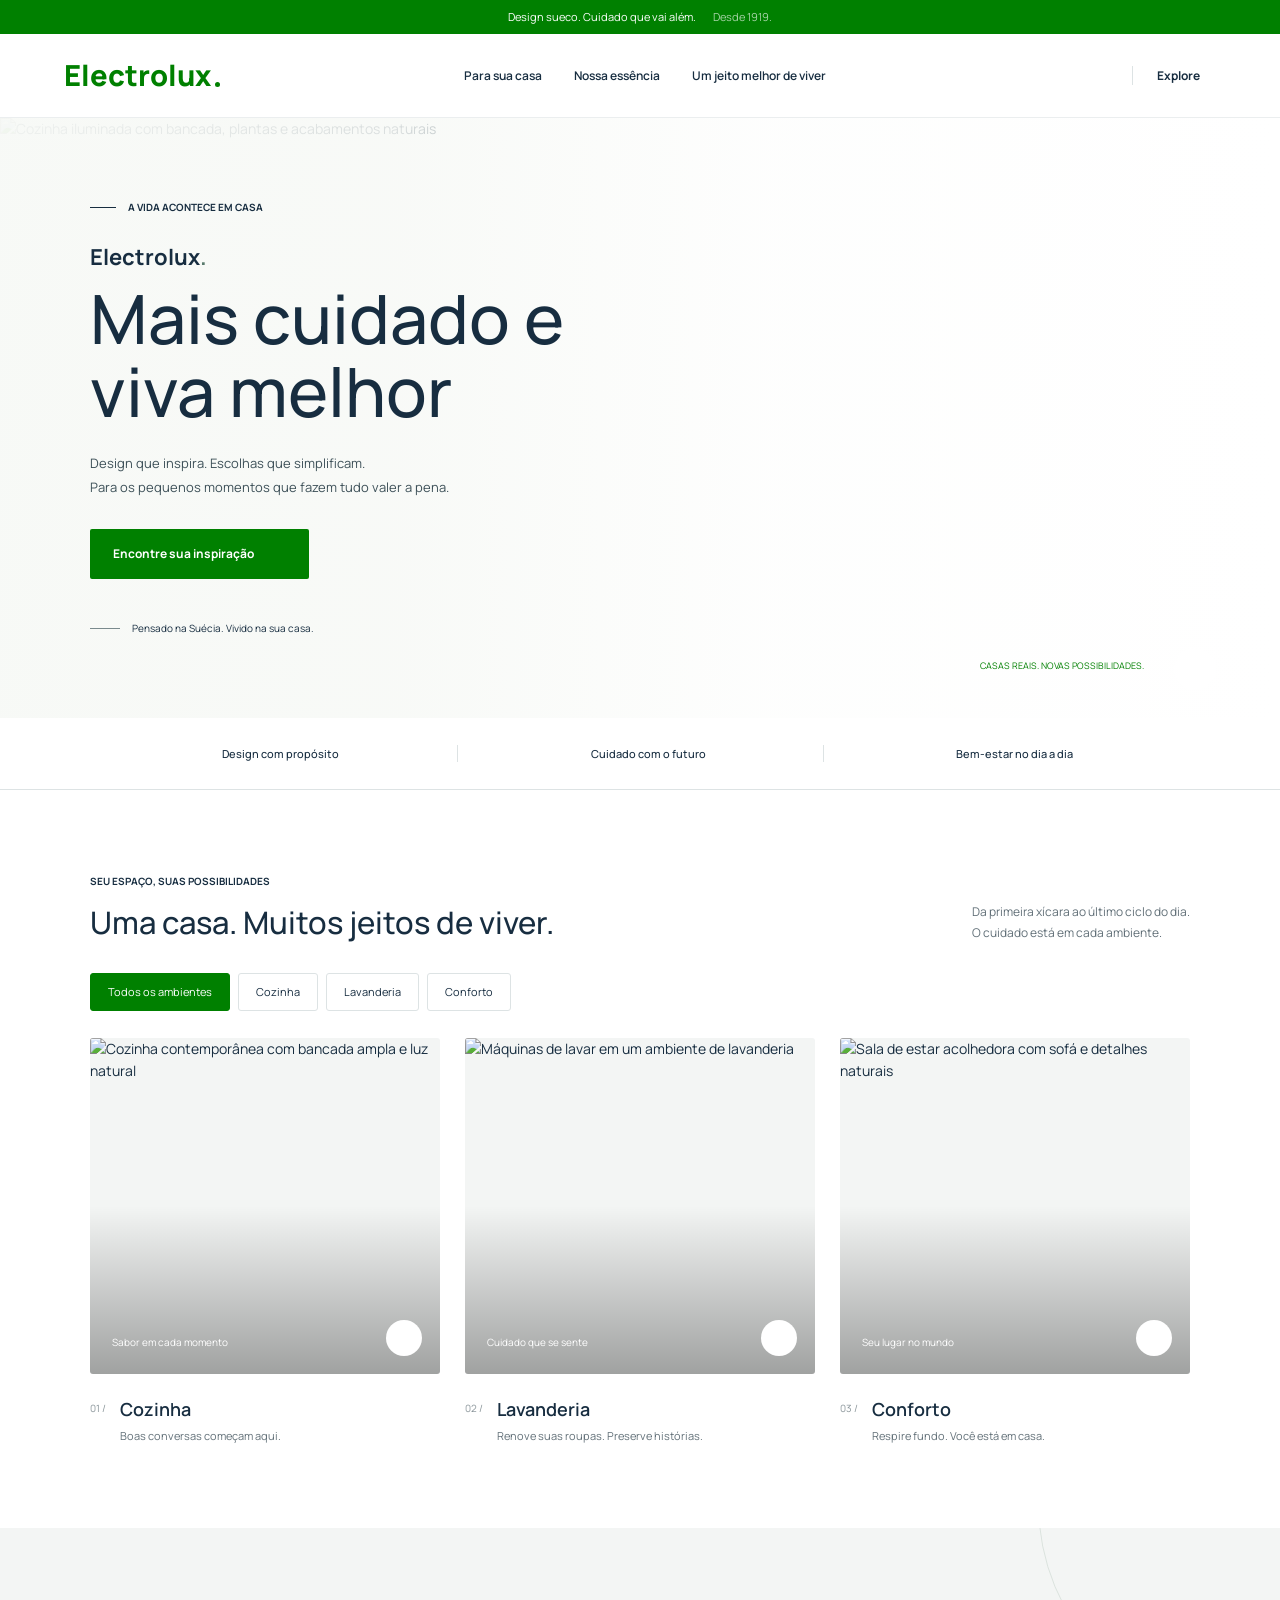
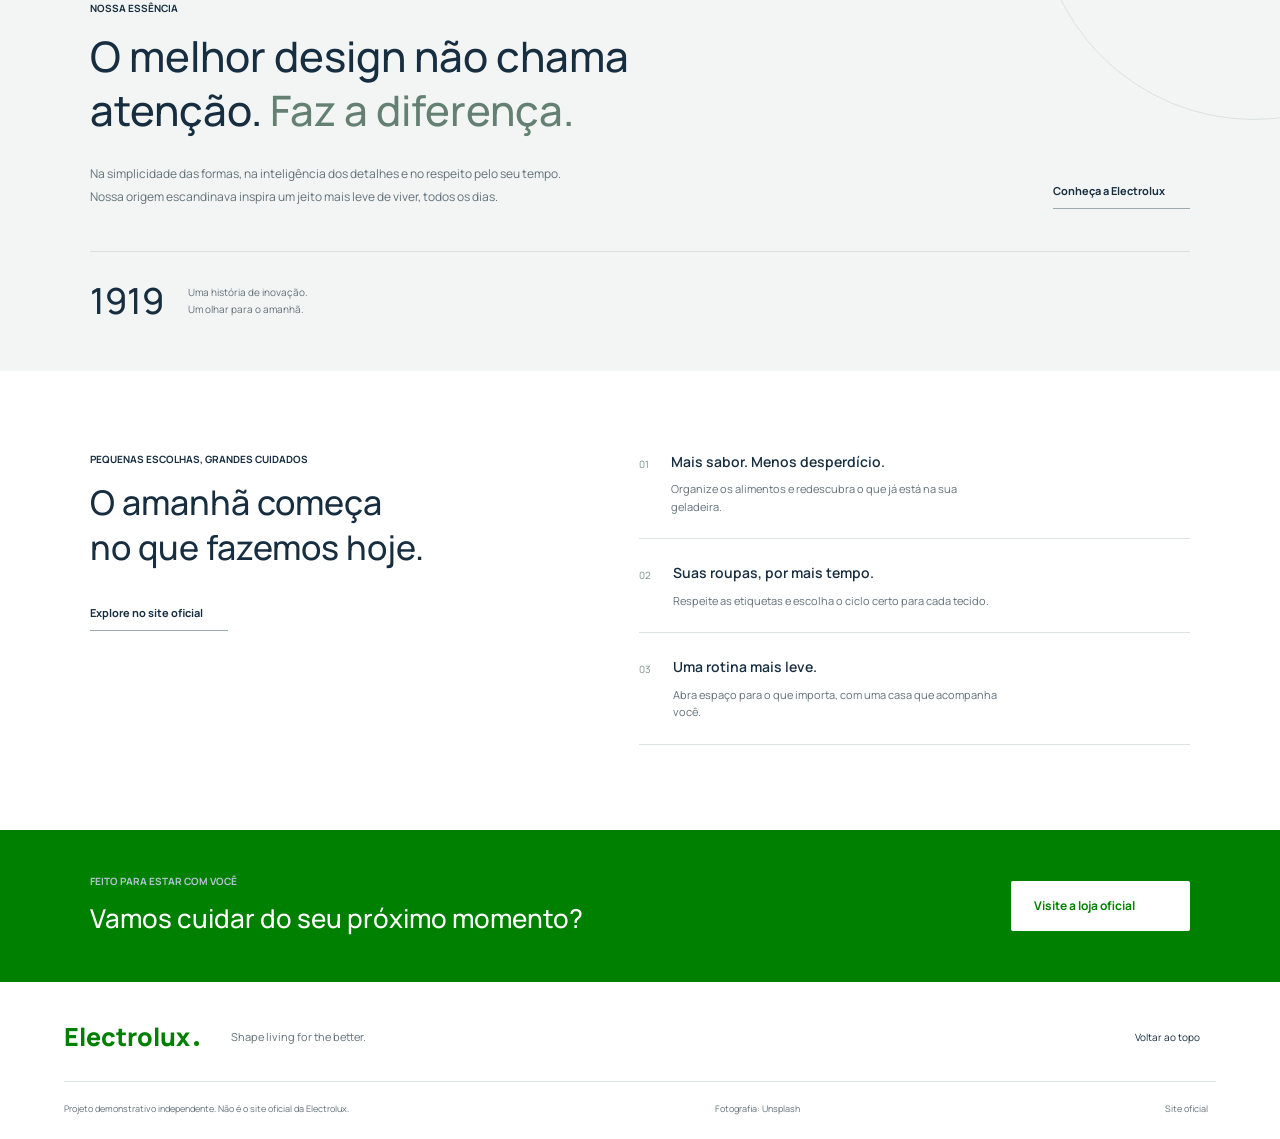
==== filetext.html @ 9fa134ca "teste v1" ====
<!DOCTYPE html>
<html lang="pt-BR">

<head>
    <meta charset="UTF-8">
    <meta name="viewport" content="width=device-width, initial-scale=1.0">
    <meta name="theme-color" content="#041e42">
    <meta name="description"
        content="Design escandinavo e cuidado em cada detalhe. Descubra inspirações Electrolux para sua cozinha, lavanderia e casa.">
    <title>Electrolux | Cuidado que faz a diferença</title>
    <link rel="preconnect" href="https://fonts.googleapis.com">
    <link rel="preconnect" href="https://fonts.gstatic.com" crossorigin>
    <link href="https://fonts.googleapis.com/css2?family=Manrope:wght@400;500;600;700;800&display=swap"
        rel="stylesheet">
    <link rel="stylesheet" href="css.css">
    <script src="https://unpkg.com/lucide@0.468.0/dist/umd/lucide.min.js" defer></script>
    <script src="script.js" defer></script>
</head>

<body> <a class="skip-link" href="#conteudo">Ir para o conteúdo</a>
    <div class="announcement">Design sueco. Cuidado que vai além. <span>Desde 1919.</span></div>
    <header class="header"> <a class="wordmark" href="#" aria-label="Electrolux, início">Electrolux<span
                class="brand-dot"></span></a>
        <nav class="navigation" aria-label="Navegação principal" id="navigation"> <a href="#ambientes">Para sua casa</a>
            <a href="#essencia">Nossa essência</a> <a href="#cuidados">Um jeito melhor de viver</a> </nav>
        <div class="header-actions"> <button class="icon-button" id="search-open" aria-label="Buscar ambientes"
                title="Buscar ambientes"><i data-lucide="search"></i></button> <a class="header-cta"
                href="#ambientes">Explore <i data-lucide="arrow-up-right"></i></a> <button
                class="icon-button menu-toggle" id="menu-toggle" aria-label="Abrir menu" aria-controls="navigation"
                aria-expanded="false" title="Abrir menu"><i data-lucide="menu"></i></button> </div>
    </header>
    <main id="conteudo">
        <section class="hero" aria-labelledby="hero-title"> <img class="hero-image"
                src="https://images.unsplash.com/photo-1556911220-bff31c812dba?auto=format&fit=crop&w=2400&q=85"
                alt="Cozinha iluminada com bancada, plantas e acabamentos naturais" fetchpriority="high">
            <div class="hero-shade"></div>
            <div class="hero-content"> <span class="eyebrow"><span class="small-line"></span> A vida acontece em
                    casa</span>
                <h1 id="hero-title">Electrolux<span>.</span></h1>
                <p class="hero-heading">Mais cuidado e viva melhor</p>
                <p class="hero-description">Design que inspira. Escolhas que simplificam.<br>Para os pequenos momentos
                    que fazem tudo valer a pena.</p> <a class="button button-primary" href="#ambientes">Encontre sua
                    inspiração <i data-lucide="arrow-right"></i></a>
                <div class="hero-caption"><span class="caption-line"></span> Pensado na Suécia. Vivido na sua casa.
                </div>
            </div> <a href="#ambientes" class="hero-scroll" aria-label="Ver ambientes" title="Ver ambientes"><i
                    data-lucide="arrow-down"></i></a>
            <div class="image-credit">CASAS REAIS. NOVAS POSSIBILIDADES.</div>
        </section>
        <section class="values-strip" aria-label="Nossos valores">
            <div><i data-lucide="sparkles"></i><span>Design com propósito</span></div>
            <div><i data-lucide="leaf"></i><span>Cuidado com o futuro</span></div>
            <div><i data-lucide="heart-handshake"></i><span>Bem-estar no dia a dia</span></div>
        </section>
        <section class="section environments" id="ambientes">
            <div class="section-heading reveal">
                <div><span class="eyebrow">Seu espaço, suas possibilidades</span>
                    <h2>Uma casa. Muitos jeitos de viver.</h2>
                </div>
                <p>Da primeira xícara ao último ciclo do dia.<br>O cuidado está em cada ambiente.</p>
            </div>
            <div class="filters" role="group" aria-label="Filtrar ambientes"> <button class="filter active"
                    data-filter="all" aria-pressed="true">Todos os ambientes</button> <button class="filter"
                    data-filter="cozinha" aria-pressed="false">Cozinha</button> <button class="filter"
                    data-filter="lavanderia" aria-pressed="false">Lavanderia</button> <button class="filter"
                    data-filter="conforto" aria-pressed="false">Conforto</button> </div>
            <div class="environment-grid">
                <article class="environment-card reveal" data-category="cozinha"> <button class="card-image-button"
                        data-detail="cozinha" aria-label="Conhecer inspirações para a cozinha"><img
                            src="https://images.unsplash.com/photo-1556912172-45b7abe8b7e1?auto=format&fit=crop&w=900&q=85"
                            alt="Cozinha contemporânea com bancada ampla e luz natural" loading="lazy"><span
                            class="image-tag">Sabor em cada momento</span><span class="card-arrow"><i
                                data-lucide="arrow-up-right"></i></span></button>
                    <div class="card-text"><span class="card-number">01 /</span>
                        <div>
                            <h3>Cozinha</h3>
                            <p>Boas conversas começam aqui.</p>
                        </div>
                    </div>
                </article>
                <article class="environment-card reveal" data-category="lavanderia"> <button class="card-image-button"
                        data-detail="lavanderia" aria-label="Conhecer inspirações para a lavanderia"><img
                            src="https://images.unsplash.com/photo-1626806787461-102c1bfaaea1?auto=format&fit=crop&w=900&q=85"
                            alt="Máquinas de lavar em um ambiente de lavanderia" loading="lazy"><span
                            class="image-tag">Cuidado que se sente</span><span class="card-arrow"><i
                                data-lucide="arrow-up-right"></i></span></button>
                    <div class="card-text"><span class="card-number">02 /</span>
                        <div>
                            <h3>Lavanderia</h3>
                            <p>Renove suas roupas. Preserve histórias.</p>
                        </div>
                    </div>
                </article>
                <article class="environment-card reveal" data-category="conforto"> <button class="card-image-button"
                        data-detail="conforto" aria-label="Conhecer inspirações para o conforto da casa"><img
                            src="https://images.unsplash.com/photo-1600210492486-724fe5c67fb0?auto=format&fit=crop&w=900&q=85"
                            alt="Sala de estar acolhedora com sofá e detalhes naturais" loading="lazy"><span
                            class="image-tag">Seu lugar no mundo</span><span class="card-arrow"><i
                                data-lucide="arrow-up-right"></i></span></button>
                    <div class="card-text"><span class="card-number">03 /</span>
                        <div>
                            <h3>Conforto</h3>
                            <p>Respire fundo. Você está em casa.</p>
                        </div>
                    </div>
                </article>
            </div>
        </section>
        <section class="essence" id="essencia">
            <div class="essence-inner section reveal"> <span class="eyebrow">Nossa essência</span>
                <h2>O melhor design não chama<br>atenção. <span>Faz a diferença.</span></h2>
                <div class="essence-bottom">
                    <p>Na simplicidade das formas, na inteligência dos detalhes e no respeito pelo seu tempo. Nossa
                        origem escandinava inspira um jeito mais leve de viver, todos os dias.</p><a
                        href="https://www.electrolux.com.br/" target="_blank" rel="noopener noreferrer"
                        class="text-link">Conheça a Electrolux <i data-lucide="arrow-up-right"></i></a>
                </div>
                <div class="heritage"><span>1919</span>
                    <p>Uma história de inovação.<br>Um olhar para o amanhã.</p><i data-lucide="globe-2"></i>
                </div>
            </div>
        </section>
        <section class="section care" id="cuidados">
            <div class="care-heading reveal"><span class="eyebrow">Pequenas escolhas, grandes cuidados</span>
                <h2>O amanhã começa<br>no que fazemos hoje.</h2><a href="https://www.electrolux.com.br/" target="_blank"
                    rel="noopener noreferrer" class="text-link">Explore no site oficial <i
                        data-lucide="arrow-up-right"></i></a>
            </div>
            <div class="care-list reveal">
                <div><span>01</span>
                    <div>
                        <h3>Mais sabor. Menos desperdício.</h3>
                        <p>Organize os alimentos e redescubra o que já está na sua geladeira.</p>
                    </div><i data-lucide="utensils"></i>
                </div>
                <div><span>02</span>
                    <div>
                        <h3>Suas roupas, por mais tempo.</h3>
                        <p>Respeite as etiquetas e escolha o ciclo certo para cada tecido.</p>
                    </div><i data-lucide="shirt"></i>
                </div>
                <div><span>03</span>
                    <div>
                        <h3>Uma rotina mais leve.</h3>
                        <p>Abra espaço para o que importa, com uma casa que acompanha você.</p>
                    </div><i data-lucide="sun"></i>
                </div>
            </div>
        </section>
        <section class="closing">
            <div><span class="eyebrow">Feito para estar com você</span>
                <h2>Vamos cuidar do seu próximo momento?</h2>
            </div><a class="button button-white" href="https://www.electrolux.com.br/" target="_blank"
                rel="noopener noreferrer">Visite a loja oficial <i data-lucide="arrow-up-right"></i></a>
        </section>
    </main>
    <footer class="footer">
        <div class="footer-top"><a href="#" class="wordmark">Electrolux<span class="brand-dot"></span></a>
            <p>Shape living for the better.</p><a href="#conteudo" class="back-top" title="Voltar ao topo">Voltar ao
                topo <i data-lucide="arrow-up"></i></a>
        </div>
        <div class="footer-bottom"><span>Projeto demonstrativo independente. Não é o site oficial da
                Electrolux.</span><span>Fotografia: Unsplash</span><a href="https://www.electrolux.com.br/"
                target="_blank" rel="noopener noreferrer">Site oficial <i data-lucide="arrow-up-right"></i></a></div>
    </footer>
    <dialog id="search-dialog" class="dialog search-dialog" aria-labelledby="search-title">
        <div class="dialog-heading">
            <h2 id="search-title">O que você procura?</h2><button class="icon-button" data-close
                aria-label="Fechar busca" title="Fechar"><i data-lucide="x"></i></button>
        </div><label for="search-input">Encontre seu ambiente</label>
        <div class="search-field"><i data-lucide="search"></i><input id="search-input" type="search"
                placeholder="Cozinha, lavanderia, conforto..." autocomplete="off"></div>
        <div id="search-results" aria-live="polite"></div>
    </dialog>
    <dialog id="detail-dialog" class="dialog detail-dialog" aria-labelledby="detail-title">
        <div class="dialog-heading"><span class="eyebrow">Inspiração para sua casa</span><button class="icon-button"
                data-close aria-label="Fechar detalhes" title="Fechar"><i data-lucide="x"></i></button></div>
        <h2 id="detail-title"></h2>
        <p id="detail-description"></p>
        <ul id="detail-tips"></ul><a class="button button-primary" href="https://www.electrolux.com.br/" target="_blank"
            rel="noopener noreferrer">Conheça os produtos no site oficial <i data-lucide="arrow-up-right"></i></a>
    </dialog>
</body>

</html>
---- css.css ----
:root {
    --navy: #008000;
    --ink: #172d40;
    --muted: #627078;
    --paper: #fff;
    --soft: #f3f5f4;
    --line: #dde3e4;
    --green: #d7e5d9;
    --font: 'Manrope', sans-serif
}

* {
    box-sizing: border-box
}

html {
    scroll-behavior: smooth;
    scroll-padding-top: 100px
}

body {
    margin: 0;
    color: var(--ink);
    font-family: var(--font);
    font-size: 14px;
    line-height: 1.6;
    letter-spacing: 0;
    background: var(--paper)
}

button,
input,
a {
    -webkit-tap-highlight-color: transparent
}

button,
input {
    font: inherit
}

button,
a {
    touch-action: manipulation
}

a {
    color: inherit;
    text-decoration: none
}

button {
    cursor: pointer
}

button:focus-visible,
a:focus-visible,
input:focus-visible {
    outline: 3px solid #6297b5;
    outline-offset: 5px
}

button {
    color: inherit
}

img {
    display: block;
    width: 100%;
    object-fit: cover
}

svg {
    width: 20px;
    height: 20px;
    stroke-width: 1.6;
    flex-shrink: 0
}

h1,
h2,
h3,
p {
    margin: 0
}

button {
    border: 0
}

section[id] {
    scroll-margin-top: 20px
}

[hidden] {
    display: none !important
}

.skip-link {
    position: absolute;
    top: -60px;
    left: 20px;
    z-index: 20;
    padding: 12px;
    background: white
}

.skip-link:focus {
    top: 10px
}

.announcement {
    background: var(--navy);
    color: white;
    text-align: center;
    font-size: 11px;
    padding: 8px 20px;
    letter-spacing: 0
}

.announcement span {
    opacity: .65;
    margin-left: 15px
}

.header {
    height: 84px;
    padding: 0 5%;
    display: flex;
    align-items: center;
    justify-content: space-between;
    gap: 24px;
    background: white;
    position: sticky;
    top: 0;
    z-index: 10;
    border-bottom: 1px solid #ebeeef
}

.wordmark {
    font-size: 29px;
    font-weight: 800;
    line-height: 1;
    display: inline-flex;
    align-items: center;
    gap: 4px;
    color: var(--navy)
}

.brand-dot {
    width: 5px;
    height: 5px;
    background: var(--navy);
    border-radius: 50%;
    align-self: flex-end;
    margin-bottom: 3px
}

.navigation {
    display: flex;
    gap: 32px;
    font-size: 12px;
    font-weight: 600
}

.navigation a {
    position: relative;
    padding: 10px 0
}

.navigation a:after {
    content: '';
    position: absolute;
    bottom: 2px;
    left: 0;
    width: 0;
    height: 1px;
    background: var(--navy);
    transition: width .2s
}

.navigation a:hover:after {
    width: 100%
}

.header-actions {
    display: flex;
    align-items: center;
    gap: 20px
}

.icon-button {
    width: 42px;
    height: 42px;
    background: transparent;
    display: grid;
    place-items: center;
    border-radius: 4px
}

.icon-button:hover {
    background: var(--soft)
}

.header-cta {
    font-size: 12px;
    font-weight: 700;
    display: flex;
    align-items: center;
    gap: 16px;
    border-left: 1px solid var(--line);
    padding-left: 24px
}

.menu-toggle {
    display: none
}

.hero {
    position: relative;
    min-height: 600px;
    isolation: isolate;
    display: flex;
    align-items: center;
    overflow: hidden
}

.hero-image {
    position: absolute;
    inset: 0;
    height: 100%;
    z-index: -3;
    object-position: center 56%
}

.hero-shade {
    position: absolute;
    inset: 0;
    z-index: -2;
    background: linear-gradient(90deg, rgba(247, 249, 246, .96) 0%, rgba(247, 249, 246, .87) 31%, rgba(247, 249, 246, .2) 60%, transparent 100%)
}

.hero-content {
    padding: 62px 7%;
    width: 100%
}

.eyebrow {
    font-size: 10px;
    font-weight: 700;
    display: block;
    text-transform: uppercase;
    letter-spacing: 0
}

.hero .eyebrow {
    display: flex;
    align-items: center;
    gap: 12px
}

.small-line {
    width: 26px;
    height: 1px;
    background: var(--ink)
}

.hero h1 {
    font-size: 22px;
    font-weight: 700;
    margin-top: 28px;
    line-height: 1.3
}

.hero h1 span {
    color: #597a6c
}

.hero-heading {
    font-size: 68px;
    font-weight: 500;
    line-height: 1.08;
    margin: 10px 0 22px;
    max-width: 550px
}

.hero-description {
    font-size: 13px;
    line-height: 1.9;
    color: #3d5058;
    max-width: 390px
}

.button {
    min-height: 50px;
    border-radius: 2px;
    padding: 15px 23px;
    display: inline-flex;
    align-items: center;
    justify-content: center;
    gap: 32px;
    font-size: 12px;
    font-weight: 700;
    transition: background .2s, transform .2s
}

.button-primary {
    color: white;
    background: var(--navy)
}

.button-primary:hover {
    background: #183e65;
    transform: translateY(-2px)
}

.hero .button {
    margin-top: 29px
}

.hero-caption {
    font-size: 10px;
    display: flex;
    align-items: center;
    gap: 12px;
    margin-top: 41px
}

.caption-line {
    height: 1px;
    width: 30px;
    background: #7a8a8d
}

.hero-scroll {
    position: absolute;
    bottom: 28px;
    right: 5%;
    width: 42px;
    height: 42px;
    display: grid;
    place-items: center;
    background: rgba(255, 255, 255, .82);
    border-radius: 50%
}

.image-credit {
    position: absolute;
    right: 10%;
    bottom: 41px;
    font-size: 9px;
    color: var(--navy);
    background: #ffffffbd;
    padding: 3px 8px
}

.values-strip {
    display: grid;
    grid-template-columns: repeat(3, 1fr);
    padding: 27px 7%;
    border-bottom: 1px solid var(--line)
}

.values-strip>div {
    display: flex;
    align-items: center;
    justify-content: center;
    gap: 15px;
    font-size: 11px;
    font-weight: 500
}

.values-strip>div+div {
    border-left: 1px solid var(--line)
}

.values-strip svg {
    color: #527365;
    width: 21px;
    height: 21px
}

.section {
    max-width: 1440px;
    margin: auto;
    padding: 83px 7%
}

.section-heading {
    display: flex;
    align-items: flex-end;
    justify-content: space-between;
    gap: 30px
}

.section h2 {
    font-size: 31px;
    font-weight: 500;
    line-height: 1.35;
    margin-top: 13px
}

.section-heading>p {
    color: var(--muted);
    font-size: 12px;
    line-height: 1.8
}

.filters {
    display: flex;
    gap: 8px;
    margin: 29px 0 27px;
    flex-wrap: wrap
}

.filter {
    background: transparent;
    border: 1px solid var(--line);
    border-radius: 3px;
    font-size: 11px;
    padding: 9px 17px;
    transition: background .2s, color .2s
}

.filter:hover {
    background: var(--soft)
}

.filter.active {
    background: var(--navy);
    border-color: var(--navy);
    color: white
}

.environment-grid {
    display: grid;
    grid-template-columns: repeat(3, minmax(0, 1fr));
    gap: 25px
}

.card-image-button {
    width: 100%;
    display: block;
    padding: 0;
    position: relative;
    overflow: hidden;
    background: var(--soft);
    text-align: left;
    border-radius: 3px
}

.card-image-button img {
    aspect-ratio: 1.04;
    height: auto;
    transition: transform .6s
}

.card-image-button:hover img {
    transform: scale(1.045)
}

.card-image-button:after {
    content: '';
    position: absolute;
    inset: 50% 0 0;
    background: linear-gradient(transparent, #00000057);
    pointer-events: none
}

.image-tag {
    position: absolute;
    bottom: 24px;
    left: 22px;
    color: white;
    font-size: 10px;
    z-index: 1
}

.card-arrow {
    position: absolute;
    right: 18px;
    bottom: 18px;
    background: white;
    width: 36px;
    height: 36px;
    border-radius: 50%;
    display: grid;
    place-items: center;
    z-index: 1
}

.card-text {
    display: flex;
    gap: 14px;
    margin-top: 21px
}

.card-number {
    font-size: 10px;
    color: #899499;
    padding-top: 5px
}

.card-text h3 {
    font-size: 18px;
    font-weight: 600
}

.card-text p {
    font-size: 11px;
    color: var(--muted);
    margin-top: 3px
}

.essence {
    background: var(--soft);
    position: relative;
    overflow: hidden
}

.essence:after {
    content: '';
    width: 430px;
    height: 430px;
    border: 1px solid #dbe3de;
    border-radius: 50%;
    position: absolute;
    right: -190px;
    top: -240px;
    pointer-events: none
}

.essence-inner {
    padding-top: 72px;
    padding-bottom: 52px
}

.essence h2 {
    font-size: 42px;
    line-height: 1.3;
    max-width: 900px
}

.essence h2 span {
    color: #638073
}

.essence-bottom {
    display: flex;
    align-items: flex-end;
    justify-content: space-between;
    gap: 40px;
    margin-top: 25px
}

.essence-bottom>p {
    max-width: 495px;
    color: var(--muted);
    font-size: 12px;
    line-height: 1.9
}

.text-link {
    display: inline-flex;
    align-items: center;
    gap: 25px;
    font-size: 11px;
    font-weight: 700;
    padding: 8px 0;
    border-bottom: 1px solid #9ca9af
}

.text-link:hover {
    color: #527365
}

.heritage {
    display: flex;
    align-items: center;
    gap: 24px;
    padding-top: 31px;
    border-top: 1px solid #d9e1dd;
    margin-top: 42px
}

.heritage>span {
    font-size: 36px;
    font-weight: 500;
    line-height: 1
}

.heritage p {
    font-size: 10px;
    line-height: 1.7;
    color: var(--muted)
}

.heritage svg {
    margin-left: auto;
    width: 32px;
    height: 32px;
    color: #638073
}

.care {
    display: grid;
    grid-template-columns: 1fr 1.2fr;
    gap: 90px;
    padding-top: 80px;
    padding-bottom: 85px
}

.care h2 {
    font-size: 34px
}

.care-heading .text-link {
    margin-top: 25px
}

.care-list>div {
    display: flex;
    align-items: flex-start;
    gap: 22px;
    padding: 23px 0;
    border-bottom: 1px solid var(--line)
}

.care-list>div:first-child {
    padding-top: 0
}

.care-list>div>span {
    font-size: 10px;
    color: #789088;
    padding-top: 5px
}

.care-list h3 {
    font-size: 14px;
    font-weight: 600
}

.care-list p {
    font-size: 11px;
    color: var(--muted);
    margin-top: 7px;
    max-width: 330px
}

.care-list svg {
    margin-left: auto;
    color: #638073
}

.closing {
    padding: 43px 7%;
    background: var(--navy);
    color: white;
    display: flex;
    align-items: center;
    justify-content: space-between;
    gap: 30px
}

.closing .eyebrow {
    color: #b4c7d1
}

.closing h2 {
    font-size: 26px;
    font-weight: 500;
    margin-top: 9px
}

.button-white {
    background: white;
    color: var(--navy);
    flex-shrink: 0
}

.button-white:hover {
    background: var(--green)
}

.footer {
    padding: 42px 5% 22px
}

.footer-top {
    display: flex;
    align-items: center;
    gap: 32px;
    padding-bottom: 32px;
    border-bottom: 1px solid var(--line)
}

.footer-top .wordmark {
    font-size: 25px
}

.footer-top p {
    font-size: 11px;
    color: var(--muted)
}

.back-top {
    margin-left: auto;
    font-size: 10px;
    display: flex;
    align-items: center;
    gap: 16px
}

.footer-bottom {
    display: flex;
    gap: 24px;
    align-items: center;
    justify-content: space-between;
    padding-top: 20px;
    font-size: 9px;
    color: var(--muted)
}

.footer-bottom a {
    display: flex;
    align-items: center;
    gap: 8px
}

.footer-bottom svg {
    width: 13px;
    height: 13px
}

.dialog {
    border: 0;
    border-radius: 6px;
    padding: 30px;
    width: calc(100% - 32px);
    max-width: 540px;
    max-height: 85dvh;
    color: var(--ink);
    box-shadow: 0 25px 100px #041e422e;
    overflow-y: auto
}

.dialog::backdrop {
    background: #041e4270;
    backdrop-filter: blur(5px)
}

.dialog-heading {
    display: flex;
    align-items: center;
    justify-content: space-between;
    gap: 15px;
    margin-bottom: 20px
}

.dialog h2 {
    font-size: 24px;
    font-weight: 500;
    line-height: 1.3
}

.search-dialog label {
    font-size: 11px;
    display: block;
    margin-bottom: 10px;
    color: var(--muted)
}

.search-field {
    display: flex;
    align-items: center;
    gap: 12px;
    border: 1px solid var(--line);
    padding: 12px;
    border-radius: 3px
}

.search-field input {
    width: 100%;
    min-width: 0;
    border: 0;
    background: transparent;
    color: var(--ink);
    outline-offset: 0
}

.search-result {
    display: flex;
    width: 100%;
    justify-content: space-between;
    align-items: center;
    padding: 16px 8px;
    background: white;
    border-bottom: 1px solid var(--line);
    text-align: left
}

.search-result:hover {
    background: var(--soft)
}

.search-empty {
    font-size: 12px;
    padding-top: 20px;
    color: var(--muted)
}

.detail-dialog>p {
    color: var(--muted);
    margin-top: 14px;
    font-size: 13px
}

.detail-dialog ul {
    padding-left: 20px;
    font-size: 12px;
    line-height: 1.9;
    margin: 20px 0 25px
}

.detail-dialog .button {
    gap: 18px;
    max-width: 100%;
    font-size: 11px
}

.reveal {
    opacity: 1;
    transform: none
}

.motion-ready .reveal {
    opacity: 0;
    transform: translateY(20px);
    transition: opacity .65s, transform .65s
}

.motion-ready .reveal.visible {
    opacity: 1;
    transform: none
}

body.dialog-open {
    overflow: hidden
}

@media(min-width:1600px) {
    .hero-content {
        max-width: 1440px;
        margin: auto;
        padding-left: 100px
    }

    .hero {
        min-height: 670px
    }
}

@media(max-width:1050px) {
    .navigation {
        gap: 20px;
        font-size: 11px
    }

    .header {
        gap: 18px
    }

    .header-actions {
        gap: 8px
    }

    .hero-heading {
        font-size: 60px
    }

    .section-heading {
        align-items: flex-start
    }

    .section-heading>p {
        max-width: 220px
    }

    .section h2 {
        font-size: 28px
    }

    .care {
        gap: 45px
    }

    .essence h2 {
        font-size: 38px
    }

    .image-tag {
        left: 15px;
        font-size: 9px;
        max-width: 65%
    }
}

@media(max-width:760px) {
    .announcement {
        font-size: 9px;
        padding: 7px 10px
    }

    .announcement span {
        margin-left: 8px
    }

    .header {
        height: 70px;
        padding: 0 5%;
        gap: 10px
    }

    .wordmark {
        font-size: 25px
    }

    .header-cta {
        display: none
    }

    .menu-toggle {
        display: grid
    }

    .header-actions {
        gap: 2px
    }

    .navigation {
        display: none;
        position: absolute;
        top: 70px;
        left: 0;
        right: 0;
        background: white;
        padding: 20px 5%;
        box-shadow: 0 12px 20px #041e4210;
        flex-direction: column;
        gap: 8px;
        font-size: 14px
    }

    .navigation.open {
        display: flex
    }

    .hero {
        min-height: 560px;
        align-items: flex-start
    }

    .hero-image {
        object-position: 63% center
    }

    .hero-shade {
        background: linear-gradient(90deg, #f7f9f2ed, #f7f9f2bc 53%, #f7f9f247)
    }

    .hero-content {
        padding: 48px 6% 65px
    }

    .hero .eyebrow {
        font-size: 9px
    }

    .hero h1 {
        margin-top: 29px;
        font-size: 19px
    }

    .hero-heading {
        font-size: 52px;
        margin: 11px 0 20px
    }

    .hero-description {
        font-size: 12px;
        max-width: 290px
    }

    .hero-description br {
        display: none
    }

    .hero-caption {
        margin-top: 33px;
        font-size: 9px
    }

    .hero .button {
        margin-top: 26px;
        gap: 22px
    }

    .hero-scroll {
        bottom: 20px;
        right: 6%;
        width: 35px;
        height: 35px
    }

    .image-credit {
        display: none
    }

    .values-strip {
        padding: 22px 4%;
        gap: 6px
    }

    .values-strip>div {
        flex-direction: column;
        gap: 8px;
        text-align: center;
        font-size: 9px;
        line-height: 1.4;
        padding: 0 5px
    }

    .values-strip svg {
        width: 19px;
        height: 19px
    }

    .section {
        padding: 52px 6%
    }

    .section-heading {
        display: block
    }

    .section-heading>p {
        max-width: none;
        margin-top: 14px;
        font-size: 11px
    }

    .section-heading>p br {
        display: none
    }

    .section h2 {
        font-size: 27px
    }

    .eyebrow {
        font-size: 9px
    }

    .filters {
        margin-top: 23px;
        gap: 6px
    }

    .filter {
        padding: 8px 11px;
        font-size: 10px
    }

    .environment-grid {
        grid-template-columns: 1fr;
        gap: 30px
    }

    .card-image-button img {
        aspect-ratio: 1.35
    }

    .card-text {
        margin-top: 13px
    }

    .card-text h3 {
        font-size: 18px
    }

    .card-text p {
        font-size: 11px
    }

    .image-tag {
        font-size: 11px;
        left: 20px
    }

    .essence h2 {
        font-size: 29px
    }

    .essence h2 br {
        display: none
    }

    .essence-bottom {
        display: block;
        margin-top: 22px
    }

    .essence-bottom .text-link {
        margin-top: 20px
    }

    .heritage {
        margin-top: 30px;
        padding-top: 25px
    }

    .heritage>span {
        font-size: 30px
    }

    .care {
        grid-template-columns: 1fr;
        gap: 32px
    }

    .care h2 {
        font-size: 29px
    }

    .care-heading .text-link {
        margin-top: 18px
    }

    .care-list>div {
        gap: 15px
    }

    .closing {
        padding: 35px 6%;
        align-items: flex-start;
        flex-direction: column;
        gap: 23px
    }

    .closing h2 {
        font-size: 25px;
        max-width: 340px;
        line-height: 1.4
    }

    .footer {
        padding: 32px 6% 22px
    }

    .footer-top {
        flex-wrap: wrap;
        gap: 16px
    }

    .footer-top p {
        font-size: 10px
    }

    .back-top {
        width: 100%;
        margin-left: 0;
        margin-top: 5px
    }

    .footer-bottom {
        flex-wrap: wrap;
        gap: 13px;
        font-size: 9px
    }

    .footer-bottom>span:first-child {
        width: 100%
    }

    .footer-bottom a {
        margin-left: auto
    }

    .dialog {
        padding: 22px
    }

    .dialog h2 {
        font-size: 22px
    }

    .detail-dialog .button {
        padding: 14px;
        gap: 12px
    }
}

@media(max-width:760px) {
    .hero-heading {
        font-size: 44px
    }
}

@media(max-width:360px) {
    .hero-heading {
        font-size: 38px
    }
}

@media(prefers-reduced-motion:reduce) {
    html {
        scroll-behavior: auto
    }

    *,
    *:before,
    *:after {
        transition: none !important;
        animation: none !important
    }

    .motion-ready .reveal {
        opacity: 1;
        transform: none
    }
}
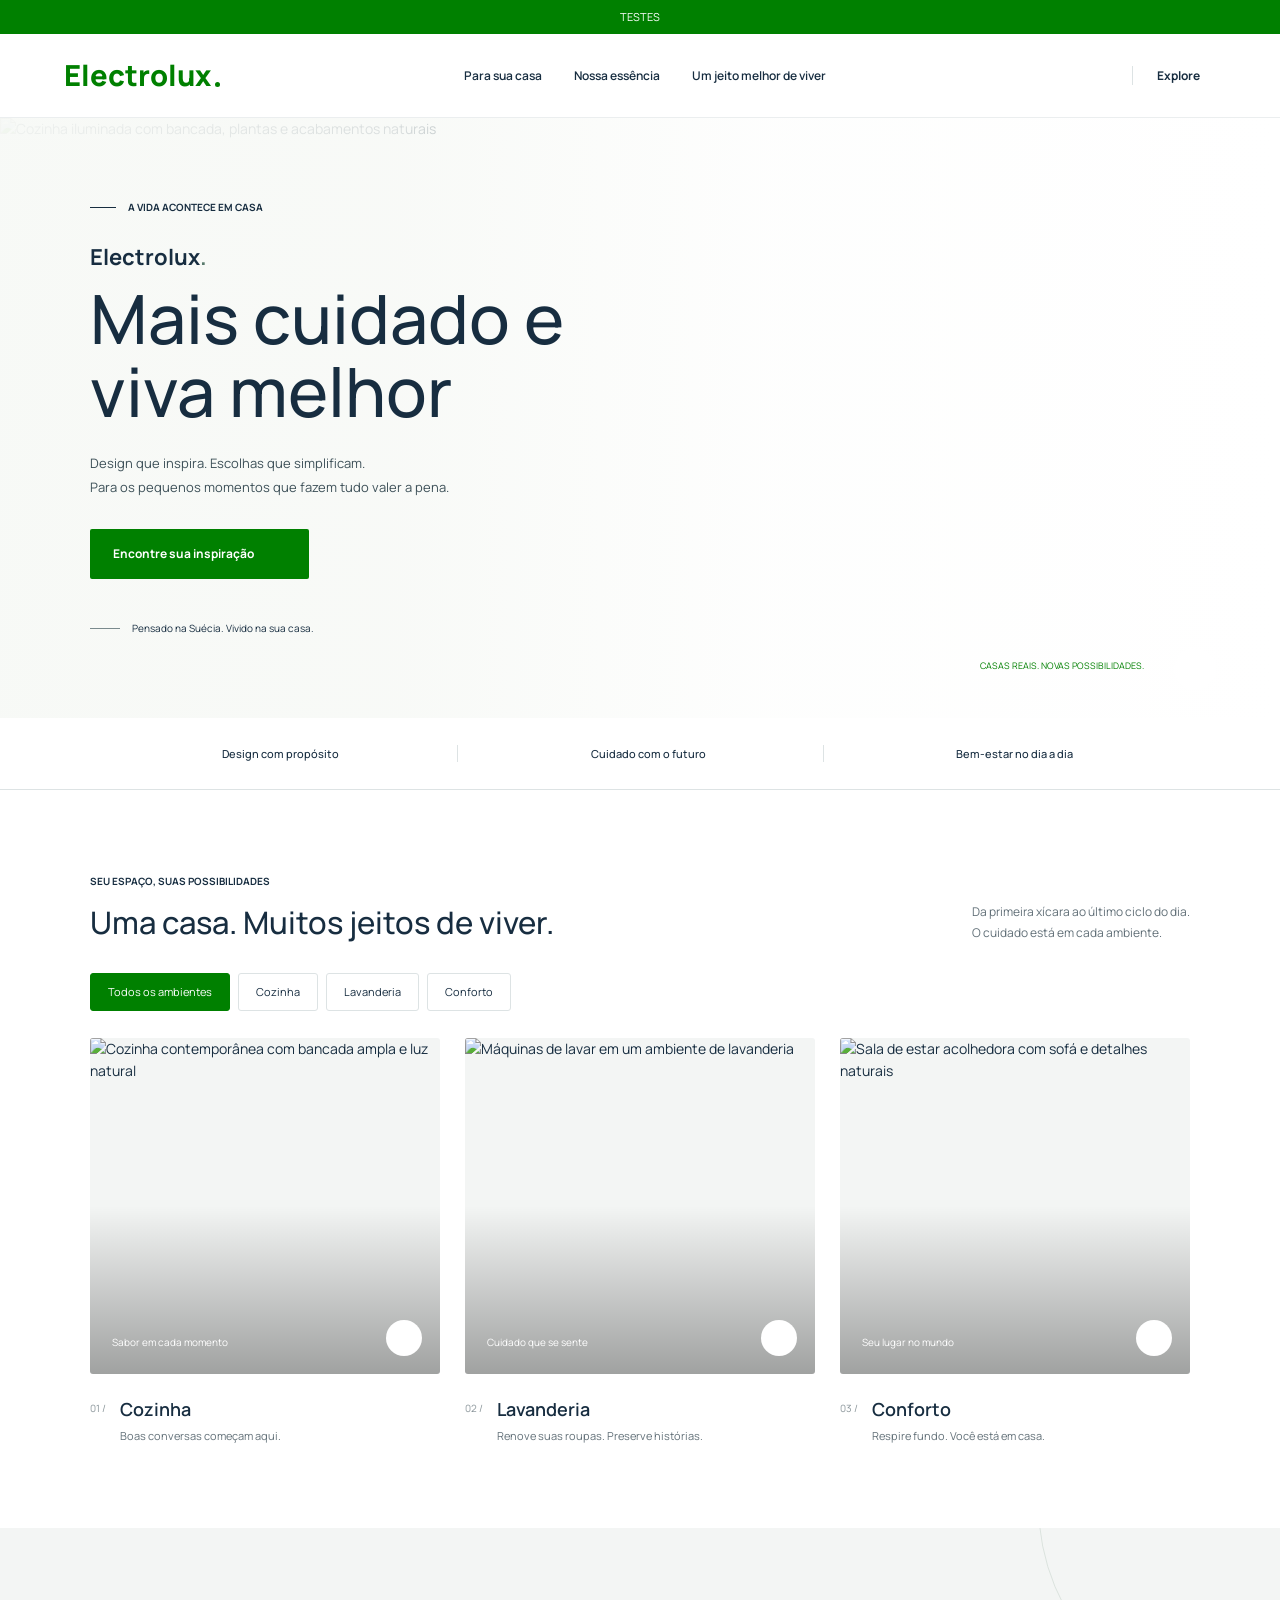
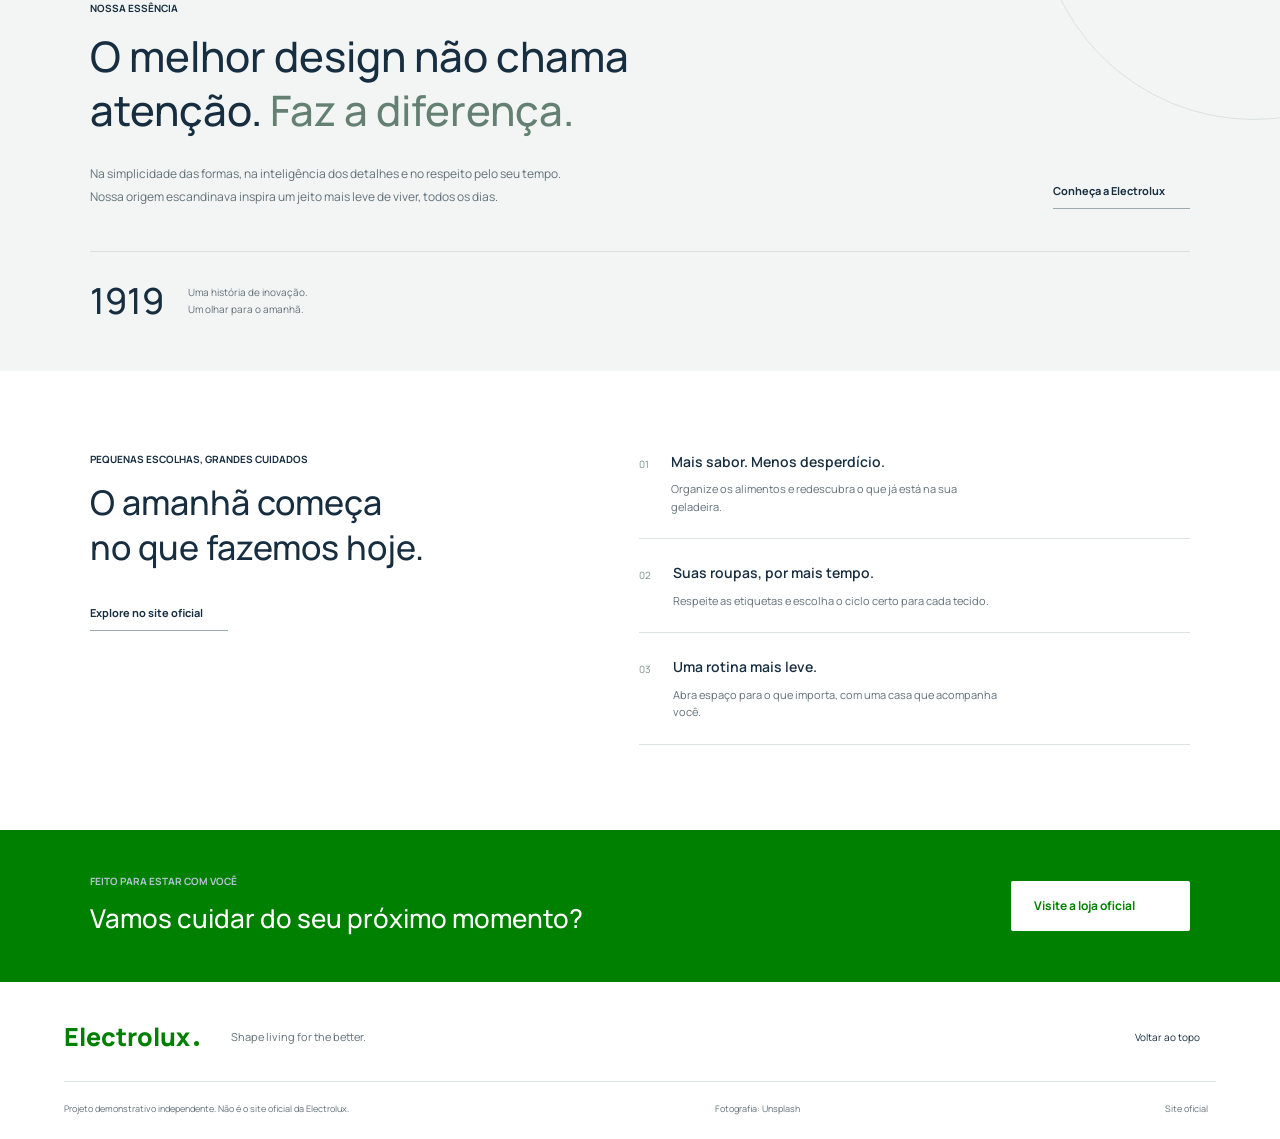
==== commit e7aac087: "Alterar anúncio superior para TESTES" ====
--- a/filetext.html
+++ b/filetext.html
@@ -18,7 +18,7 @@
 </head>
 
 <body> <a class="skip-link" href="#conteudo">Ir para o conteúdo</a>
-    <div class="announcement">Design sueco. Cuidado que vai além. <span>Desde 1919.</span></div>
+    <div class="announcement">TESTES</div>
     <header class="header"> <a class="wordmark" href="#" aria-label="Electrolux, início">Electrolux<span
                 class="brand-dot"></span></a>
         <nav class="navigation" aria-label="Navegação principal" id="navigation"> <a href="#ambientes">Para sua casa</a>
@@ -182,4 +182,4 @@
     </dialog>
 </body>
 
-</html>+</html>
--- a/css.css
+++ b/css.css
@@ -1,1232 +1,1232 @@
-:root {
-    --navy: #008000;
-    --ink: #172d40;
-    --muted: #627078;
-    --paper: #fff;
-    --soft: #f3f5f4;
-    --line: #dde3e4;
-    --green: #d7e5d9;
-    --font: 'Manrope', sans-serif
-}
-
-* {
-    box-sizing: border-box
-}
-
-html {
-    scroll-behavior: smooth;
-    scroll-padding-top: 100px
-}
-
-body {
-    margin: 0;
-    color: var(--ink);
-    font-family: var(--font);
-    font-size: 14px;
-    line-height: 1.6;
-    letter-spacing: 0;
-    background: var(--paper)
-}
-
-button,
-input,
-a {
-    -webkit-tap-highlight-color: transparent
-}
-
-button,
-input {
-    font: inherit
-}
-
-button,
-a {
-    touch-action: manipulation
-}
-
-a {
-    color: inherit;
-    text-decoration: none
-}
-
-button {
-    cursor: pointer
-}
-
-button:focus-visible,
-a:focus-visible,
-input:focus-visible {
-    outline: 3px solid #6297b5;
-    outline-offset: 5px
-}
-
-button {
-    color: inherit
-}
-
-img {
-    display: block;
-    width: 100%;
-    object-fit: cover
-}
-
-svg {
-    width: 20px;
-    height: 20px;
-    stroke-width: 1.6;
-    flex-shrink: 0
-}
-
-h1,
-h2,
-h3,
-p {
-    margin: 0
-}
-
-button {
-    border: 0
-}
-
-section[id] {
-    scroll-margin-top: 20px
-}
-
-[hidden] {
-    display: none !important
-}
-
-.skip-link {
-    position: absolute;
-    top: -60px;
-    left: 20px;
-    z-index: 20;
-    padding: 12px;
-    background: white
-}
-
-.skip-link:focus {
-    top: 10px
-}
-
-.announcement {
-    background: var(--navy);
-    color: white;
-    text-align: center;
-    font-size: 11px;
-    padding: 8px 20px;
-    letter-spacing: 0
-}
-
-.announcement span {
-    opacity: .65;
-    margin-left: 15px
-}
-
-.header {
-    height: 84px;
-    padding: 0 5%;
-    display: flex;
-    align-items: center;
-    justify-content: space-between;
-    gap: 24px;
-    background: white;
-    position: sticky;
-    top: 0;
-    z-index: 10;
-    border-bottom: 1px solid #ebeeef
-}
-
-.wordmark {
-    font-size: 29px;
-    font-weight: 800;
-    line-height: 1;
-    display: inline-flex;
-    align-items: center;
-    gap: 4px;
-    color: var(--navy)
-}
-
-.brand-dot {
-    width: 5px;
-    height: 5px;
-    background: var(--navy);
-    border-radius: 50%;
-    align-self: flex-end;
-    margin-bottom: 3px
-}
-
-.navigation {
-    display: flex;
-    gap: 32px;
-    font-size: 12px;
-    font-weight: 600
-}
-
-.navigation a {
-    position: relative;
-    padding: 10px 0
-}
-
-.navigation a:after {
-    content: '';
-    position: absolute;
-    bottom: 2px;
-    left: 0;
-    width: 0;
-    height: 1px;
-    background: var(--navy);
-    transition: width .2s
-}
-
-.navigation a:hover:after {
-    width: 100%
-}
-
-.header-actions {
-    display: flex;
-    align-items: center;
-    gap: 20px
-}
-
-.icon-button {
-    width: 42px;
-    height: 42px;
-    background: transparent;
-    display: grid;
-    place-items: center;
-    border-radius: 4px
-}
-
-.icon-button:hover {
-    background: var(--soft)
-}
-
-.header-cta {
-    font-size: 12px;
-    font-weight: 700;
-    display: flex;
-    align-items: center;
-    gap: 16px;
-    border-left: 1px solid var(--line);
-    padding-left: 24px
-}
-
-.menu-toggle {
-    display: none
-}
-
-.hero {
-    position: relative;
-    min-height: 600px;
-    isolation: isolate;
-    display: flex;
-    align-items: center;
-    overflow: hidden
-}
-
-.hero-image {
-    position: absolute;
-    inset: 0;
-    height: 100%;
-    z-index: -3;
-    object-position: center 56%
-}
-
-.hero-shade {
-    position: absolute;
-    inset: 0;
-    z-index: -2;
-    background: linear-gradient(90deg, rgba(247, 249, 246, .96) 0%, rgba(247, 249, 246, .87) 31%, rgba(247, 249, 246, .2) 60%, transparent 100%)
-}
-
-.hero-content {
-    padding: 62px 7%;
-    width: 100%
-}
-
-.eyebrow {
-    font-size: 10px;
-    font-weight: 700;
-    display: block;
-    text-transform: uppercase;
-    letter-spacing: 0
-}
-
-.hero .eyebrow {
-    display: flex;
-    align-items: center;
-    gap: 12px
-}
-
-.small-line {
-    width: 26px;
-    height: 1px;
-    background: var(--ink)
-}
-
-.hero h1 {
-    font-size: 22px;
-    font-weight: 700;
-    margin-top: 28px;
-    line-height: 1.3
-}
-
-.hero h1 span {
-    color: #597a6c
-}
-
-.hero-heading {
-    font-size: 68px;
-    font-weight: 500;
-    line-height: 1.08;
-    margin: 10px 0 22px;
-    max-width: 550px
-}
-
-.hero-description {
-    font-size: 13px;
-    line-height: 1.9;
-    color: #3d5058;
-    max-width: 390px
-}
-
-.button {
-    min-height: 50px;
-    border-radius: 2px;
-    padding: 15px 23px;
-    display: inline-flex;
-    align-items: center;
-    justify-content: center;
-    gap: 32px;
-    font-size: 12px;
-    font-weight: 700;
-    transition: background .2s, transform .2s
-}
-
-.button-primary {
-    color: white;
-    background: var(--navy)
-}
-
-.button-primary:hover {
-    background: #183e65;
-    transform: translateY(-2px)
-}
-
-.hero .button {
-    margin-top: 29px
-}
-
-.hero-caption {
-    font-size: 10px;
-    display: flex;
-    align-items: center;
-    gap: 12px;
-    margin-top: 41px
-}
-
-.caption-line {
-    height: 1px;
-    width: 30px;
-    background: #7a8a8d
-}
-
-.hero-scroll {
-    position: absolute;
-    bottom: 28px;
-    right: 5%;
-    width: 42px;
-    height: 42px;
-    display: grid;
-    place-items: center;
-    background: rgba(255, 255, 255, .82);
-    border-radius: 50%
-}
-
-.image-credit {
-    position: absolute;
-    right: 10%;
-    bottom: 41px;
-    font-size: 9px;
-    color: var(--navy);
-    background: #ffffffbd;
-    padding: 3px 8px
-}
-
-.values-strip {
-    display: grid;
-    grid-template-columns: repeat(3, 1fr);
-    padding: 27px 7%;
-    border-bottom: 1px solid var(--line)
-}
-
-.values-strip>div {
-    display: flex;
-    align-items: center;
-    justify-content: center;
-    gap: 15px;
-    font-size: 11px;
-    font-weight: 500
-}
-
-.values-strip>div+div {
-    border-left: 1px solid var(--line)
-}
-
-.values-strip svg {
-    color: #527365;
-    width: 21px;
-    height: 21px
-}
-
-.section {
-    max-width: 1440px;
-    margin: auto;
-    padding: 83px 7%
-}
-
-.section-heading {
-    display: flex;
-    align-items: flex-end;
-    justify-content: space-between;
-    gap: 30px
-}
-
-.section h2 {
-    font-size: 31px;
-    font-weight: 500;
-    line-height: 1.35;
-    margin-top: 13px
-}
-
-.section-heading>p {
-    color: var(--muted);
-    font-size: 12px;
-    line-height: 1.8
-}
-
-.filters {
-    display: flex;
-    gap: 8px;
-    margin: 29px 0 27px;
-    flex-wrap: wrap
-}
-
-.filter {
-    background: transparent;
-    border: 1px solid var(--line);
-    border-radius: 3px;
-    font-size: 11px;
-    padding: 9px 17px;
-    transition: background .2s, color .2s
-}
-
-.filter:hover {
-    background: var(--soft)
-}
-
-.filter.active {
-    background: var(--navy);
-    border-color: var(--navy);
-    color: white
-}
-
-.environment-grid {
-    display: grid;
-    grid-template-columns: repeat(3, minmax(0, 1fr));
-    gap: 25px
-}
-
-.card-image-button {
-    width: 100%;
-    display: block;
-    padding: 0;
-    position: relative;
-    overflow: hidden;
-    background: var(--soft);
-    text-align: left;
-    border-radius: 3px
-}
-
-.card-image-button img {
-    aspect-ratio: 1.04;
-    height: auto;
-    transition: transform .6s
-}
-
-.card-image-button:hover img {
-    transform: scale(1.045)
-}
-
-.card-image-button:after {
-    content: '';
-    position: absolute;
-    inset: 50% 0 0;
-    background: linear-gradient(transparent, #00000057);
-    pointer-events: none
-}
-
-.image-tag {
-    position: absolute;
-    bottom: 24px;
-    left: 22px;
-    color: white;
-    font-size: 10px;
-    z-index: 1
-}
-
-.card-arrow {
-    position: absolute;
-    right: 18px;
-    bottom: 18px;
-    background: white;
-    width: 36px;
-    height: 36px;
-    border-radius: 50%;
-    display: grid;
-    place-items: center;
-    z-index: 1
-}
-
-.card-text {
-    display: flex;
-    gap: 14px;
-    margin-top: 21px
-}
-
-.card-number {
-    font-size: 10px;
-    color: #899499;
-    padding-top: 5px
-}
-
-.card-text h3 {
-    font-size: 18px;
-    font-weight: 600
-}
-
-.card-text p {
-    font-size: 11px;
-    color: var(--muted);
-    margin-top: 3px
-}
-
-.essence {
-    background: var(--soft);
-    position: relative;
-    overflow: hidden
-}
-
-.essence:after {
-    content: '';
-    width: 430px;
-    height: 430px;
-    border: 1px solid #dbe3de;
-    border-radius: 50%;
-    position: absolute;
-    right: -190px;
-    top: -240px;
-    pointer-events: none
-}
-
-.essence-inner {
-    padding-top: 72px;
-    padding-bottom: 52px
-}
-
-.essence h2 {
-    font-size: 42px;
-    line-height: 1.3;
-    max-width: 900px
-}
-
-.essence h2 span {
-    color: #638073
-}
-
-.essence-bottom {
-    display: flex;
-    align-items: flex-end;
-    justify-content: space-between;
-    gap: 40px;
-    margin-top: 25px
-}
-
-.essence-bottom>p {
-    max-width: 495px;
-    color: var(--muted);
-    font-size: 12px;
-    line-height: 1.9
-}
-
-.text-link {
-    display: inline-flex;
-    align-items: center;
-    gap: 25px;
-    font-size: 11px;
-    font-weight: 700;
-    padding: 8px 0;
-    border-bottom: 1px solid #9ca9af
-}
-
-.text-link:hover {
-    color: #527365
-}
-
-.heritage {
-    display: flex;
-    align-items: center;
-    gap: 24px;
-    padding-top: 31px;
-    border-top: 1px solid #d9e1dd;
-    margin-top: 42px
-}
-
-.heritage>span {
-    font-size: 36px;
-    font-weight: 500;
-    line-height: 1
-}
-
-.heritage p {
-    font-size: 10px;
-    line-height: 1.7;
-    color: var(--muted)
-}
-
-.heritage svg {
-    margin-left: auto;
-    width: 32px;
-    height: 32px;
-    color: #638073
-}
-
-.care {
-    display: grid;
-    grid-template-columns: 1fr 1.2fr;
-    gap: 90px;
-    padding-top: 80px;
-    padding-bottom: 85px
-}
-
-.care h2 {
-    font-size: 34px
-}
-
-.care-heading .text-link {
-    margin-top: 25px
-}
-
-.care-list>div {
-    display: flex;
-    align-items: flex-start;
-    gap: 22px;
-    padding: 23px 0;
-    border-bottom: 1px solid var(--line)
-}
-
-.care-list>div:first-child {
-    padding-top: 0
-}
-
-.care-list>div>span {
-    font-size: 10px;
-    color: #789088;
-    padding-top: 5px
-}
-
-.care-list h3 {
-    font-size: 14px;
-    font-weight: 600
-}
-
-.care-list p {
-    font-size: 11px;
-    color: var(--muted);
-    margin-top: 7px;
-    max-width: 330px
-}
-
-.care-list svg {
-    margin-left: auto;
-    color: #638073
-}
-
-.closing {
-    padding: 43px 7%;
-    background: var(--navy);
-    color: white;
-    display: flex;
-    align-items: center;
-    justify-content: space-between;
-    gap: 30px
-}
-
-.closing .eyebrow {
-    color: #b4c7d1
-}
-
-.closing h2 {
-    font-size: 26px;
-    font-weight: 500;
-    margin-top: 9px
-}
-
-.button-white {
-    background: white;
-    color: var(--navy);
-    flex-shrink: 0
-}
-
-.button-white:hover {
-    background: var(--green)
-}
-
-.footer {
-    padding: 42px 5% 22px
-}
-
-.footer-top {
-    display: flex;
-    align-items: center;
-    gap: 32px;
-    padding-bottom: 32px;
-    border-bottom: 1px solid var(--line)
-}
-
-.footer-top .wordmark {
-    font-size: 25px
-}
-
-.footer-top p {
-    font-size: 11px;
-    color: var(--muted)
-}
-
-.back-top {
-    margin-left: auto;
-    font-size: 10px;
-    display: flex;
-    align-items: center;
-    gap: 16px
-}
-
-.footer-bottom {
-    display: flex;
-    gap: 24px;
-    align-items: center;
-    justify-content: space-between;
-    padding-top: 20px;
-    font-size: 9px;
-    color: var(--muted)
-}
-
-.footer-bottom a {
-    display: flex;
-    align-items: center;
-    gap: 8px
-}
-
-.footer-bottom svg {
-    width: 13px;
-    height: 13px
-}
-
-.dialog {
-    border: 0;
-    border-radius: 6px;
-    padding: 30px;
-    width: calc(100% - 32px);
-    max-width: 540px;
-    max-height: 85dvh;
-    color: var(--ink);
-    box-shadow: 0 25px 100px #041e422e;
-    overflow-y: auto
-}
-
-.dialog::backdrop {
-    background: #041e4270;
-    backdrop-filter: blur(5px)
-}
-
-.dialog-heading {
-    display: flex;
-    align-items: center;
-    justify-content: space-between;
-    gap: 15px;
-    margin-bottom: 20px
-}
-
-.dialog h2 {
-    font-size: 24px;
-    font-weight: 500;
-    line-height: 1.3
-}
-
-.search-dialog label {
-    font-size: 11px;
-    display: block;
-    margin-bottom: 10px;
-    color: var(--muted)
-}
-
-.search-field {
-    display: flex;
-    align-items: center;
-    gap: 12px;
-    border: 1px solid var(--line);
-    padding: 12px;
-    border-radius: 3px
-}
-
-.search-field input {
-    width: 100%;
-    min-width: 0;
-    border: 0;
-    background: transparent;
-    color: var(--ink);
-    outline-offset: 0
-}
-
-.search-result {
-    display: flex;
-    width: 100%;
-    justify-content: space-between;
-    align-items: center;
-    padding: 16px 8px;
-    background: white;
-    border-bottom: 1px solid var(--line);
-    text-align: left
-}
-
-.search-result:hover {
-    background: var(--soft)
-}
-
-.search-empty {
-    font-size: 12px;
-    padding-top: 20px;
-    color: var(--muted)
-}
-
-.detail-dialog>p {
-    color: var(--muted);
-    margin-top: 14px;
-    font-size: 13px
-}
-
-.detail-dialog ul {
-    padding-left: 20px;
-    font-size: 12px;
-    line-height: 1.9;
-    margin: 20px 0 25px
-}
-
-.detail-dialog .button {
-    gap: 18px;
-    max-width: 100%;
-    font-size: 11px
-}
-
-.reveal {
-    opacity: 1;
-    transform: none
-}
-
-.motion-ready .reveal {
-    opacity: 0;
-    transform: translateY(20px);
-    transition: opacity .65s, transform .65s
-}
-
-.motion-ready .reveal.visible {
-    opacity: 1;
-    transform: none
-}
-
-body.dialog-open {
-    overflow: hidden
-}
-
-@media(min-width:1600px) {
-    .hero-content {
-        max-width: 1440px;
-        margin: auto;
-        padding-left: 100px
-    }
-
-    .hero {
-        min-height: 670px
-    }
-}
-
-@media(max-width:1050px) {
-    .navigation {
-        gap: 20px;
-        font-size: 11px
-    }
-
-    .header {
-        gap: 18px
-    }
-
-    .header-actions {
-        gap: 8px
-    }
-
-    .hero-heading {
-        font-size: 60px
-    }
-
-    .section-heading {
-        align-items: flex-start
-    }
-
-    .section-heading>p {
-        max-width: 220px
-    }
-
-    .section h2 {
-        font-size: 28px
-    }
-
-    .care {
-        gap: 45px
-    }
-
-    .essence h2 {
-        font-size: 38px
-    }
-
-    .image-tag {
-        left: 15px;
-        font-size: 9px;
-        max-width: 65%
-    }
-}
-
-@media(max-width:760px) {
-    .announcement {
-        font-size: 9px;
-        padding: 7px 10px
-    }
-
-    .announcement span {
-        margin-left: 8px
-    }
-
-    .header {
-        height: 70px;
-        padding: 0 5%;
-        gap: 10px
-    }
-
-    .wordmark {
-        font-size: 25px
-    }
-
-    .header-cta {
-        display: none
-    }
-
-    .menu-toggle {
-        display: grid
-    }
-
-    .header-actions {
-        gap: 2px
-    }
-
-    .navigation {
-        display: none;
-        position: absolute;
-        top: 70px;
-        left: 0;
-        right: 0;
-        background: white;
-        padding: 20px 5%;
-        box-shadow: 0 12px 20px #041e4210;
-        flex-direction: column;
-        gap: 8px;
-        font-size: 14px
-    }
-
-    .navigation.open {
-        display: flex
-    }
-
-    .hero {
-        min-height: 560px;
-        align-items: flex-start
-    }
-
-    .hero-image {
-        object-position: 63% center
-    }
-
-    .hero-shade {
-        background: linear-gradient(90deg, #f7f9f2ed, #f7f9f2bc 53%, #f7f9f247)
-    }
-
-    .hero-content {
-        padding: 48px 6% 65px
-    }
-
-    .hero .eyebrow {
-        font-size: 9px
-    }
-
-    .hero h1 {
-        margin-top: 29px;
-        font-size: 19px
-    }
-
-    .hero-heading {
-        font-size: 52px;
-        margin: 11px 0 20px
-    }
-
-    .hero-description {
-        font-size: 12px;
-        max-width: 290px
-    }
-
-    .hero-description br {
-        display: none
-    }
-
-    .hero-caption {
-        margin-top: 33px;
-        font-size: 9px
-    }
-
-    .hero .button {
-        margin-top: 26px;
-        gap: 22px
-    }
-
-    .hero-scroll {
-        bottom: 20px;
-        right: 6%;
-        width: 35px;
-        height: 35px
-    }
-
-    .image-credit {
-        display: none
-    }
-
-    .values-strip {
-        padding: 22px 4%;
-        gap: 6px
-    }
-
-    .values-strip>div {
-        flex-direction: column;
-        gap: 8px;
-        text-align: center;
-        font-size: 9px;
-        line-height: 1.4;
-        padding: 0 5px
-    }
-
-    .values-strip svg {
-        width: 19px;
-        height: 19px
-    }
-
-    .section {
-        padding: 52px 6%
-    }
-
-    .section-heading {
-        display: block
-    }
-
-    .section-heading>p {
-        max-width: none;
-        margin-top: 14px;
-        font-size: 11px
-    }
-
-    .section-heading>p br {
-        display: none
-    }
-
-    .section h2 {
-        font-size: 27px
-    }
-
-    .eyebrow {
-        font-size: 9px
-    }
-
-    .filters {
-        margin-top: 23px;
-        gap: 6px
-    }
-
-    .filter {
-        padding: 8px 11px;
-        font-size: 10px
-    }
-
-    .environment-grid {
-        grid-template-columns: 1fr;
-        gap: 30px
-    }
-
-    .card-image-button img {
-        aspect-ratio: 1.35
-    }
-
-    .card-text {
-        margin-top: 13px
-    }
-
-    .card-text h3 {
-        font-size: 18px
-    }
-
-    .card-text p {
-        font-size: 11px
-    }
-
-    .image-tag {
-        font-size: 11px;
-        left: 20px
-    }
-
-    .essence h2 {
-        font-size: 29px
-    }
-
-    .essence h2 br {
-        display: none
-    }
-
-    .essence-bottom {
-        display: block;
-        margin-top: 22px
-    }
-
-    .essence-bottom .text-link {
-        margin-top: 20px
-    }
-
-    .heritage {
-        margin-top: 30px;
-        padding-top: 25px
-    }
-
-    .heritage>span {
-        font-size: 30px
-    }
-
-    .care {
-        grid-template-columns: 1fr;
-        gap: 32px
-    }
-
-    .care h2 {
-        font-size: 29px
-    }
-
-    .care-heading .text-link {
-        margin-top: 18px
-    }
-
-    .care-list>div {
-        gap: 15px
-    }
-
-    .closing {
-        padding: 35px 6%;
-        align-items: flex-start;
-        flex-direction: column;
-        gap: 23px
-    }
-
-    .closing h2 {
-        font-size: 25px;
-        max-width: 340px;
-        line-height: 1.4
-    }
-
-    .footer {
-        padding: 32px 6% 22px
-    }
-
-    .footer-top {
-        flex-wrap: wrap;
-        gap: 16px
-    }
-
-    .footer-top p {
-        font-size: 10px
-    }
-
-    .back-top {
-        width: 100%;
-        margin-left: 0;
-        margin-top: 5px
-    }
-
-    .footer-bottom {
-        flex-wrap: wrap;
-        gap: 13px;
-        font-size: 9px
-    }
-
-    .footer-bottom>span:first-child {
-        width: 100%
-    }
-
-    .footer-bottom a {
-        margin-left: auto
-    }
-
-    .dialog {
-        padding: 22px
-    }
-
-    .dialog h2 {
-        font-size: 22px
-    }
-
-    .detail-dialog .button {
-        padding: 14px;
-        gap: 12px
-    }
-}
-
-@media(max-width:760px) {
-    .hero-heading {
-        font-size: 44px
-    }
-}
-
-@media(max-width:360px) {
-    .hero-heading {
-        font-size: 38px
-    }
-}
-
-@media(prefers-reduced-motion:reduce) {
-    html {
-        scroll-behavior: auto
-    }
-
-    *,
-    *:before,
-    *:after {
-        transition: none !important;
-        animation: none !important
-    }
-
-    .motion-ready .reveal {
-        opacity: 1;
-        transform: none
-    }
+:root {
+    --navy: #008000;
+    --ink: #172d40;
+    --muted: #627078;
+    --paper: #fff;
+    --soft: #f3f5f4;
+    --line: #dde3e4;
+    --green: #d7e5d9;
+    --font: 'Manrope', sans-serif
+}
+
+* {
+    box-sizing: border-box
+}
+
+html {
+    scroll-behavior: smooth;
+    scroll-padding-top: 100px
+}
+
+body {
+    margin: 0;
+    color: var(--ink);
+    font-family: var(--font);
+    font-size: 14px;
+    line-height: 1.6;
+    letter-spacing: 0;
+    background: var(--paper)
+}
+
+button,
+input,
+a {
+    -webkit-tap-highlight-color: transparent
+}
+
+button,
+input {
+    font: inherit
+}
+
+button,
+a {
+    touch-action: manipulation
+}
+
+a {
+    color: inherit;
+    text-decoration: none
+}
+
+button {
+    cursor: pointer
+}
+
+button:focus-visible,
+a:focus-visible,
+input:focus-visible {
+    outline: 3px solid #6297b5;
+    outline-offset: 5px
+}
+
+button {
+    color: inherit
+}
+
+img {
+    display: block;
+    width: 100%;
+    object-fit: cover
+}
+
+svg {
+    width: 20px;
+    height: 20px;
+    stroke-width: 1.6;
+    flex-shrink: 0
+}
+
+h1,
+h2,
+h3,
+p {
+    margin: 0
+}
+
+button {
+    border: 0
+}
+
+section[id] {
+    scroll-margin-top: 20px
+}
+
+[hidden] {
+    display: none !important
+}
+
+.skip-link {
+    position: absolute;
+    top: -60px;
+    left: 20px;
+    z-index: 20;
+    padding: 12px;
+    background: white
+}
+
+.skip-link:focus {
+    top: 10px
+}
+
+.announcement {
+    background: var(--navy);
+    color: white;
+    text-align: center;
+    font-size: 11px;
+    padding: 8px 20px;
+    letter-spacing: 0
+}
+
+.announcement span {
+    opacity: .65;
+    margin-left: 15px
+}
+
+.header {
+    height: 84px;
+    padding: 0 5%;
+    display: flex;
+    align-items: center;
+    justify-content: space-between;
+    gap: 24px;
+    background: white;
+    position: sticky;
+    top: 0;
+    z-index: 10;
+    border-bottom: 1px solid #ebeeef
+}
+
+.wordmark {
+    font-size: 29px;
+    font-weight: 800;
+    line-height: 1;
+    display: inline-flex;
+    align-items: center;
+    gap: 4px;
+    color: var(--navy)
+}
+
+.brand-dot {
+    width: 5px;
+    height: 5px;
+    background: var(--navy);
+    border-radius: 50%;
+    align-self: flex-end;
+    margin-bottom: 3px
+}
+
+.navigation {
+    display: flex;
+    gap: 32px;
+    font-size: 12px;
+    font-weight: 600
+}
+
+.navigation a {
+    position: relative;
+    padding: 10px 0
+}
+
+.navigation a:after {
+    content: '';
+    position: absolute;
+    bottom: 2px;
+    left: 0;
+    width: 0;
+    height: 1px;
+    background: var(--navy);
+    transition: width .2s
+}
+
+.navigation a:hover:after {
+    width: 100%
+}
+
+.header-actions {
+    display: flex;
+    align-items: center;
+    gap: 20px
+}
+
+.icon-button {
+    width: 42px;
+    height: 42px;
+    background: transparent;
+    display: grid;
+    place-items: center;
+    border-radius: 4px
+}
+
+.icon-button:hover {
+    background: var(--soft)
+}
+
+.header-cta {
+    font-size: 12px;
+    font-weight: 700;
+    display: flex;
+    align-items: center;
+    gap: 16px;
+    border-left: 1px solid var(--line);
+    padding-left: 24px
+}
+
+.menu-toggle {
+    display: none
+}
+
+.hero {
+    position: relative;
+    min-height: 600px;
+    isolation: isolate;
+    display: flex;
+    align-items: center;
+    overflow: hidden
+}
+
+.hero-image {
+    position: absolute;
+    inset: 0;
+    height: 100%;
+    z-index: -3;
+    object-position: center 56%
+}
+
+.hero-shade {
+    position: absolute;
+    inset: 0;
+    z-index: -2;
+    background: linear-gradient(90deg, rgba(247, 249, 246, .96) 0%, rgba(247, 249, 246, .87) 31%, rgba(247, 249, 246, .2) 60%, transparent 100%)
+}
+
+.hero-content {
+    padding: 62px 7%;
+    width: 100%
+}
+
+.eyebrow {
+    font-size: 10px;
+    font-weight: 700;
+    display: block;
+    text-transform: uppercase;
+    letter-spacing: 0
+}
+
+.hero .eyebrow {
+    display: flex;
+    align-items: center;
+    gap: 12px
+}
+
+.small-line {
+    width: 26px;
+    height: 1px;
+    background: var(--ink)
+}
+
+.hero h1 {
+    font-size: 22px;
+    font-weight: 700;
+    margin-top: 28px;
+    line-height: 1.3
+}
+
+.hero h1 span {
+    color: #597a6c
+}
+
+.hero-heading {
+    font-size: 68px;
+    font-weight: 500;
+    line-height: 1.08;
+    margin: 10px 0 22px;
+    max-width: 550px
+}
+
+.hero-description {
+    font-size: 13px;
+    line-height: 1.9;
+    color: #3d5058;
+    max-width: 390px
+}
+
+.button {
+    min-height: 50px;
+    border-radius: 2px;
+    padding: 15px 23px;
+    display: inline-flex;
+    align-items: center;
+    justify-content: center;
+    gap: 32px;
+    font-size: 12px;
+    font-weight: 700;
+    transition: background .2s, transform .2s
+}
+
+.button-primary {
+    color: white;
+    background: var(--navy)
+}
+
+.button-primary:hover {
+    background: #183e65;
+    transform: translateY(-2px)
+}
+
+.hero .button {
+    margin-top: 29px
+}
+
+.hero-caption {
+    font-size: 10px;
+    display: flex;
+    align-items: center;
+    gap: 12px;
+    margin-top: 41px
+}
+
+.caption-line {
+    height: 1px;
+    width: 30px;
+    background: #7a8a8d
+}
+
+.hero-scroll {
+    position: absolute;
+    bottom: 28px;
+    right: 5%;
+    width: 42px;
+    height: 42px;
+    display: grid;
+    place-items: center;
+    background: rgba(255, 255, 255, .82);
+    border-radius: 50%
+}
+
+.image-credit {
+    position: absolute;
+    right: 10%;
+    bottom: 41px;
+    font-size: 9px;
+    color: var(--navy);
+    background: #ffffffbd;
+    padding: 3px 8px
+}
+
+.values-strip {
+    display: grid;
+    grid-template-columns: repeat(3, 1fr);
+    padding: 27px 7%;
+    border-bottom: 1px solid var(--line)
+}
+
+.values-strip>div {
+    display: flex;
+    align-items: center;
+    justify-content: center;
+    gap: 15px;
+    font-size: 11px;
+    font-weight: 500
+}
+
+.values-strip>div+div {
+    border-left: 1px solid var(--line)
+}
+
+.values-strip svg {
+    color: #527365;
+    width: 21px;
+    height: 21px
+}
+
+.section {
+    max-width: 1440px;
+    margin: auto;
+    padding: 83px 7%
+}
+
+.section-heading {
+    display: flex;
+    align-items: flex-end;
+    justify-content: space-between;
+    gap: 30px
+}
+
+.section h2 {
+    font-size: 31px;
+    font-weight: 500;
+    line-height: 1.35;
+    margin-top: 13px
+}
+
+.section-heading>p {
+    color: var(--muted);
+    font-size: 12px;
+    line-height: 1.8
+}
+
+.filters {
+    display: flex;
+    gap: 8px;
+    margin: 29px 0 27px;
+    flex-wrap: wrap
+}
+
+.filter {
+    background: transparent;
+    border: 1px solid var(--line);
+    border-radius: 3px;
+    font-size: 11px;
+    padding: 9px 17px;
+    transition: background .2s, color .2s
+}
+
+.filter:hover {
+    background: var(--soft)
+}
+
+.filter.active {
+    background: var(--navy);
+    border-color: var(--navy);
+    color: white
+}
+
+.environment-grid {
+    display: grid;
+    grid-template-columns: repeat(3, minmax(0, 1fr));
+    gap: 25px
+}
+
+.card-image-button {
+    width: 100%;
+    display: block;
+    padding: 0;
+    position: relative;
+    overflow: hidden;
+    background: var(--soft);
+    text-align: left;
+    border-radius: 3px
+}
+
+.card-image-button img {
+    aspect-ratio: 1.04;
+    height: auto;
+    transition: transform .6s
+}
+
+.card-image-button:hover img {
+    transform: scale(1.045)
+}
+
+.card-image-button:after {
+    content: '';
+    position: absolute;
+    inset: 50% 0 0;
+    background: linear-gradient(transparent, #00000057);
+    pointer-events: none
+}
+
+.image-tag {
+    position: absolute;
+    bottom: 24px;
+    left: 22px;
+    color: white;
+    font-size: 10px;
+    z-index: 1
+}
+
+.card-arrow {
+    position: absolute;
+    right: 18px;
+    bottom: 18px;
+    background: white;
+    width: 36px;
+    height: 36px;
+    border-radius: 50%;
+    display: grid;
+    place-items: center;
+    z-index: 1
+}
+
+.card-text {
+    display: flex;
+    gap: 14px;
+    margin-top: 21px
+}
+
+.card-number {
+    font-size: 10px;
+    color: #899499;
+    padding-top: 5px
+}
+
+.card-text h3 {
+    font-size: 18px;
+    font-weight: 600
+}
+
+.card-text p {
+    font-size: 11px;
+    color: var(--muted);
+    margin-top: 3px
+}
+
+.essence {
+    background: var(--soft);
+    position: relative;
+    overflow: hidden
+}
+
+.essence:after {
+    content: '';
+    width: 430px;
+    height: 430px;
+    border: 1px solid #dbe3de;
+    border-radius: 50%;
+    position: absolute;
+    right: -190px;
+    top: -240px;
+    pointer-events: none
+}
+
+.essence-inner {
+    padding-top: 72px;
+    padding-bottom: 52px
+}
+
+.essence h2 {
+    font-size: 42px;
+    line-height: 1.3;
+    max-width: 900px
+}
+
+.essence h2 span {
+    color: #638073
+}
+
+.essence-bottom {
+    display: flex;
+    align-items: flex-end;
+    justify-content: space-between;
+    gap: 40px;
+    margin-top: 25px
+}
+
+.essence-bottom>p {
+    max-width: 495px;
+    color: var(--muted);
+    font-size: 12px;
+    line-height: 1.9
+}
+
+.text-link {
+    display: inline-flex;
+    align-items: center;
+    gap: 25px;
+    font-size: 11px;
+    font-weight: 700;
+    padding: 8px 0;
+    border-bottom: 1px solid #9ca9af
+}
+
+.text-link:hover {
+    color: #527365
+}
+
+.heritage {
+    display: flex;
+    align-items: center;
+    gap: 24px;
+    padding-top: 31px;
+    border-top: 1px solid #d9e1dd;
+    margin-top: 42px
+}
+
+.heritage>span {
+    font-size: 36px;
+    font-weight: 500;
+    line-height: 1
+}
+
+.heritage p {
+    font-size: 10px;
+    line-height: 1.7;
+    color: var(--muted)
+}
+
+.heritage svg {
+    margin-left: auto;
+    width: 32px;
+    height: 32px;
+    color: #638073
+}
+
+.care {
+    display: grid;
+    grid-template-columns: 1fr 1.2fr;
+    gap: 90px;
+    padding-top: 80px;
+    padding-bottom: 85px
+}
+
+.care h2 {
+    font-size: 34px
+}
+
+.care-heading .text-link {
+    margin-top: 25px
+}
+
+.care-list>div {
+    display: flex;
+    align-items: flex-start;
+    gap: 22px;
+    padding: 23px 0;
+    border-bottom: 1px solid var(--line)
+}
+
+.care-list>div:first-child {
+    padding-top: 0
+}
+
+.care-list>div>span {
+    font-size: 10px;
+    color: #789088;
+    padding-top: 5px
+}
+
+.care-list h3 {
+    font-size: 14px;
+    font-weight: 600
+}
+
+.care-list p {
+    font-size: 11px;
+    color: var(--muted);
+    margin-top: 7px;
+    max-width: 330px
+}
+
+.care-list svg {
+    margin-left: auto;
+    color: #638073
+}
+
+.closing {
+    padding: 43px 7%;
+    background: var(--navy);
+    color: white;
+    display: flex;
+    align-items: center;
+    justify-content: space-between;
+    gap: 30px
+}
+
+.closing .eyebrow {
+    color: #b4c7d1
+}
+
+.closing h2 {
+    font-size: 26px;
+    font-weight: 500;
+    margin-top: 9px
+}
+
+.button-white {
+    background: white;
+    color: var(--navy);
+    flex-shrink: 0
+}
+
+.button-white:hover {
+    background: var(--green)
+}
+
+.footer {
+    padding: 42px 5% 22px
+}
+
+.footer-top {
+    display: flex;
+    align-items: center;
+    gap: 32px;
+    padding-bottom: 32px;
+    border-bottom: 1px solid var(--line)
+}
+
+.footer-top .wordmark {
+    font-size: 25px
+}
+
+.footer-top p {
+    font-size: 11px;
+    color: var(--muted)
+}
+
+.back-top {
+    margin-left: auto;
+    font-size: 10px;
+    display: flex;
+    align-items: center;
+    gap: 16px
+}
+
+.footer-bottom {
+    display: flex;
+    gap: 24px;
+    align-items: center;
+    justify-content: space-between;
+    padding-top: 20px;
+    font-size: 9px;
+    color: var(--muted)
+}
+
+.footer-bottom a {
+    display: flex;
+    align-items: center;
+    gap: 8px
+}
+
+.footer-bottom svg {
+    width: 13px;
+    height: 13px
+}
+
+.dialog {
+    border: 0;
+    border-radius: 6px;
+    padding: 30px;
+    width: calc(100% - 32px);
+    max-width: 540px;
+    max-height: 85dvh;
+    color: var(--ink);
+    box-shadow: 0 25px 100px #041e422e;
+    overflow-y: auto
+}
+
+.dialog::backdrop {
+    background: #041e4270;
+    backdrop-filter: blur(5px)
+}
+
+.dialog-heading {
+    display: flex;
+    align-items: center;
+    justify-content: space-between;
+    gap: 15px;
+    margin-bottom: 20px
+}
+
+.dialog h2 {
+    font-size: 24px;
+    font-weight: 500;
+    line-height: 1.3
+}
+
+.search-dialog label {
+    font-size: 11px;
+    display: block;
+    margin-bottom: 10px;
+    color: var(--muted)
+}
+
+.search-field {
+    display: flex;
+    align-items: center;
+    gap: 12px;
+    border: 1px solid var(--line);
+    padding: 12px;
+    border-radius: 3px
+}
+
+.search-field input {
+    width: 100%;
+    min-width: 0;
+    border: 0;
+    background: transparent;
+    color: var(--ink);
+    outline-offset: 0
+}
+
+.search-result {
+    display: flex;
+    width: 100%;
+    justify-content: space-between;
+    align-items: center;
+    padding: 16px 8px;
+    background: white;
+    border-bottom: 1px solid var(--line);
+    text-align: left
+}
+
+.search-result:hover {
+    background: var(--soft)
+}
+
+.search-empty {
+    font-size: 12px;
+    padding-top: 20px;
+    color: var(--muted)
+}
+
+.detail-dialog>p {
+    color: var(--muted);
+    margin-top: 14px;
+    font-size: 13px
+}
+
+.detail-dialog ul {
+    padding-left: 20px;
+    font-size: 12px;
+    line-height: 1.9;
+    margin: 20px 0 25px
+}
+
+.detail-dialog .button {
+    gap: 18px;
+    max-width: 100%;
+    font-size: 11px
+}
+
+.reveal {
+    opacity: 1;
+    transform: none
+}
+
+.motion-ready .reveal {
+    opacity: 0;
+    transform: translateY(20px);
+    transition: opacity .65s, transform .65s
+}
+
+.motion-ready .reveal.visible {
+    opacity: 1;
+    transform: none
+}
+
+body.dialog-open {
+    overflow: hidden
+}
+
+@media(min-width:1600px) {
+    .hero-content {
+        max-width: 1440px;
+        margin: auto;
+        padding-left: 100px
+    }
+
+    .hero {
+        min-height: 670px
+    }
+}
+
+@media(max-width:1050px) {
+    .navigation {
+        gap: 20px;
+        font-size: 11px
+    }
+
+    .header {
+        gap: 18px
+    }
+
+    .header-actions {
+        gap: 8px
+    }
+
+    .hero-heading {
+        font-size: 60px
+    }
+
+    .section-heading {
+        align-items: flex-start
+    }
+
+    .section-heading>p {
+        max-width: 220px
+    }
+
+    .section h2 {
+        font-size: 28px
+    }
+
+    .care {
+        gap: 45px
+    }
+
+    .essence h2 {
+        font-size: 38px
+    }
+
+    .image-tag {
+        left: 15px;
+        font-size: 9px;
+        max-width: 65%
+    }
+}
+
+@media(max-width:760px) {
+    .announcement {
+        font-size: 9px;
+        padding: 7px 10px
+    }
+
+    .announcement span {
+        margin-left: 8px
+    }
+
+    .header {
+        height: 70px;
+        padding: 0 5%;
+        gap: 10px
+    }
+
+    .wordmark {
+        font-size: 25px
+    }
+
+    .header-cta {
+        display: none
+    }
+
+    .menu-toggle {
+        display: grid
+    }
+
+    .header-actions {
+        gap: 2px
+    }
+
+    .navigation {
+        display: none;
+        position: absolute;
+        top: 70px;
+        left: 0;
+        right: 0;
+        background: white;
+        padding: 20px 5%;
+        box-shadow: 0 12px 20px #041e4210;
+        flex-direction: column;
+        gap: 8px;
+        font-size: 14px
+    }
+
+    .navigation.open {
+        display: flex
+    }
+
+    .hero {
+        min-height: 560px;
+        align-items: flex-start
+    }
+
+    .hero-image {
+        object-position: 63% center
+    }
+
+    .hero-shade {
+        background: linear-gradient(90deg, #f7f9f2ed, #f7f9f2bc 53%, #f7f9f247)
+    }
+
+    .hero-content {
+        padding: 48px 6% 65px
+    }
+
+    .hero .eyebrow {
+        font-size: 9px
+    }
+
+    .hero h1 {
+        margin-top: 29px;
+        font-size: 19px
+    }
+
+    .hero-heading {
+        font-size: 52px;
+        margin: 11px 0 20px
+    }
+
+    .hero-description {
+        font-size: 12px;
+        max-width: 290px
+    }
+
+    .hero-description br {
+        display: none
+    }
+
+    .hero-caption {
+        margin-top: 33px;
+        font-size: 9px
+    }
+
+    .hero .button {
+        margin-top: 26px;
+        gap: 22px
+    }
+
+    .hero-scroll {
+        bottom: 20px;
+        right: 6%;
+        width: 35px;
+        height: 35px
+    }
+
+    .image-credit {
+        display: none
+    }
+
+    .values-strip {
+        padding: 22px 4%;
+        gap: 6px
+    }
+
+    .values-strip>div {
+        flex-direction: column;
+        gap: 8px;
+        text-align: center;
+        font-size: 9px;
+        line-height: 1.4;
+        padding: 0 5px
+    }
+
+    .values-strip svg {
+        width: 19px;
+        height: 19px
+    }
+
+    .section {
+        padding: 52px 6%
+    }
+
+    .section-heading {
+        display: block
+    }
+
+    .section-heading>p {
+        max-width: none;
+        margin-top: 14px;
+        font-size: 11px
+    }
+
+    .section-heading>p br {
+        display: none
+    }
+
+    .section h2 {
+        font-size: 27px
+    }
+
+    .eyebrow {
+        font-size: 9px
+    }
+
+    .filters {
+        margin-top: 23px;
+        gap: 6px
+    }
+
+    .filter {
+        padding: 8px 11px;
+        font-size: 10px
+    }
+
+    .environment-grid {
+        grid-template-columns: 1fr;
+        gap: 30px
+    }
+
+    .card-image-button img {
+        aspect-ratio: 1.35
+    }
+
+    .card-text {
+        margin-top: 13px
+    }
+
+    .card-text h3 {
+        font-size: 18px
+    }
+
+    .card-text p {
+        font-size: 11px
+    }
+
+    .image-tag {
+        font-size: 11px;
+        left: 20px
+    }
+
+    .essence h2 {
+        font-size: 29px
+    }
+
+    .essence h2 br {
+        display: none
+    }
+
+    .essence-bottom {
+        display: block;
+        margin-top: 22px
+    }
+
+    .essence-bottom .text-link {
+        margin-top: 20px
+    }
+
+    .heritage {
+        margin-top: 30px;
+        padding-top: 25px
+    }
+
+    .heritage>span {
+        font-size: 30px
+    }
+
+    .care {
+        grid-template-columns: 1fr;
+        gap: 32px
+    }
+
+    .care h2 {
+        font-size: 29px
+    }
+
+    .care-heading .text-link {
+        margin-top: 18px
+    }
+
+    .care-list>div {
+        gap: 15px
+    }
+
+    .closing {
+        padding: 35px 6%;
+        align-items: flex-start;
+        flex-direction: column;
+        gap: 23px
+    }
+
+    .closing h2 {
+        font-size: 25px;
+        max-width: 340px;
+        line-height: 1.4
+    }
+
+    .footer {
+        padding: 32px 6% 22px
+    }
+
+    .footer-top {
+        flex-wrap: wrap;
+        gap: 16px
+    }
+
+    .footer-top p {
+        font-size: 10px
+    }
+
+    .back-top {
+        width: 100%;
+        margin-left: 0;
+        margin-top: 5px
+    }
+
+    .footer-bottom {
+        flex-wrap: wrap;
+        gap: 13px;
+        font-size: 9px
+    }
+
+    .footer-bottom>span:first-child {
+        width: 100%
+    }
+
+    .footer-bottom a {
+        margin-left: auto
+    }
+
+    .dialog {
+        padding: 22px
+    }
+
+    .dialog h2 {
+        font-size: 22px
+    }
+
+    .detail-dialog .button {
+        padding: 14px;
+        gap: 12px
+    }
+}
+
+@media(max-width:760px) {
+    .hero-heading {
+        font-size: 44px
+    }
+}
+
+@media(max-width:360px) {
+    .hero-heading {
+        font-size: 38px
+    }
+}
+
+@media(prefers-reduced-motion:reduce) {
+    html {
+        scroll-behavior: auto
+    }
+
+    *,
+    *:before,
+    *:after {
+        transition: none !important;
+        animation: none !important
+    }
+
+    .motion-ready .reveal {
+        opacity: 1;
+        transform: none
+    }
 }
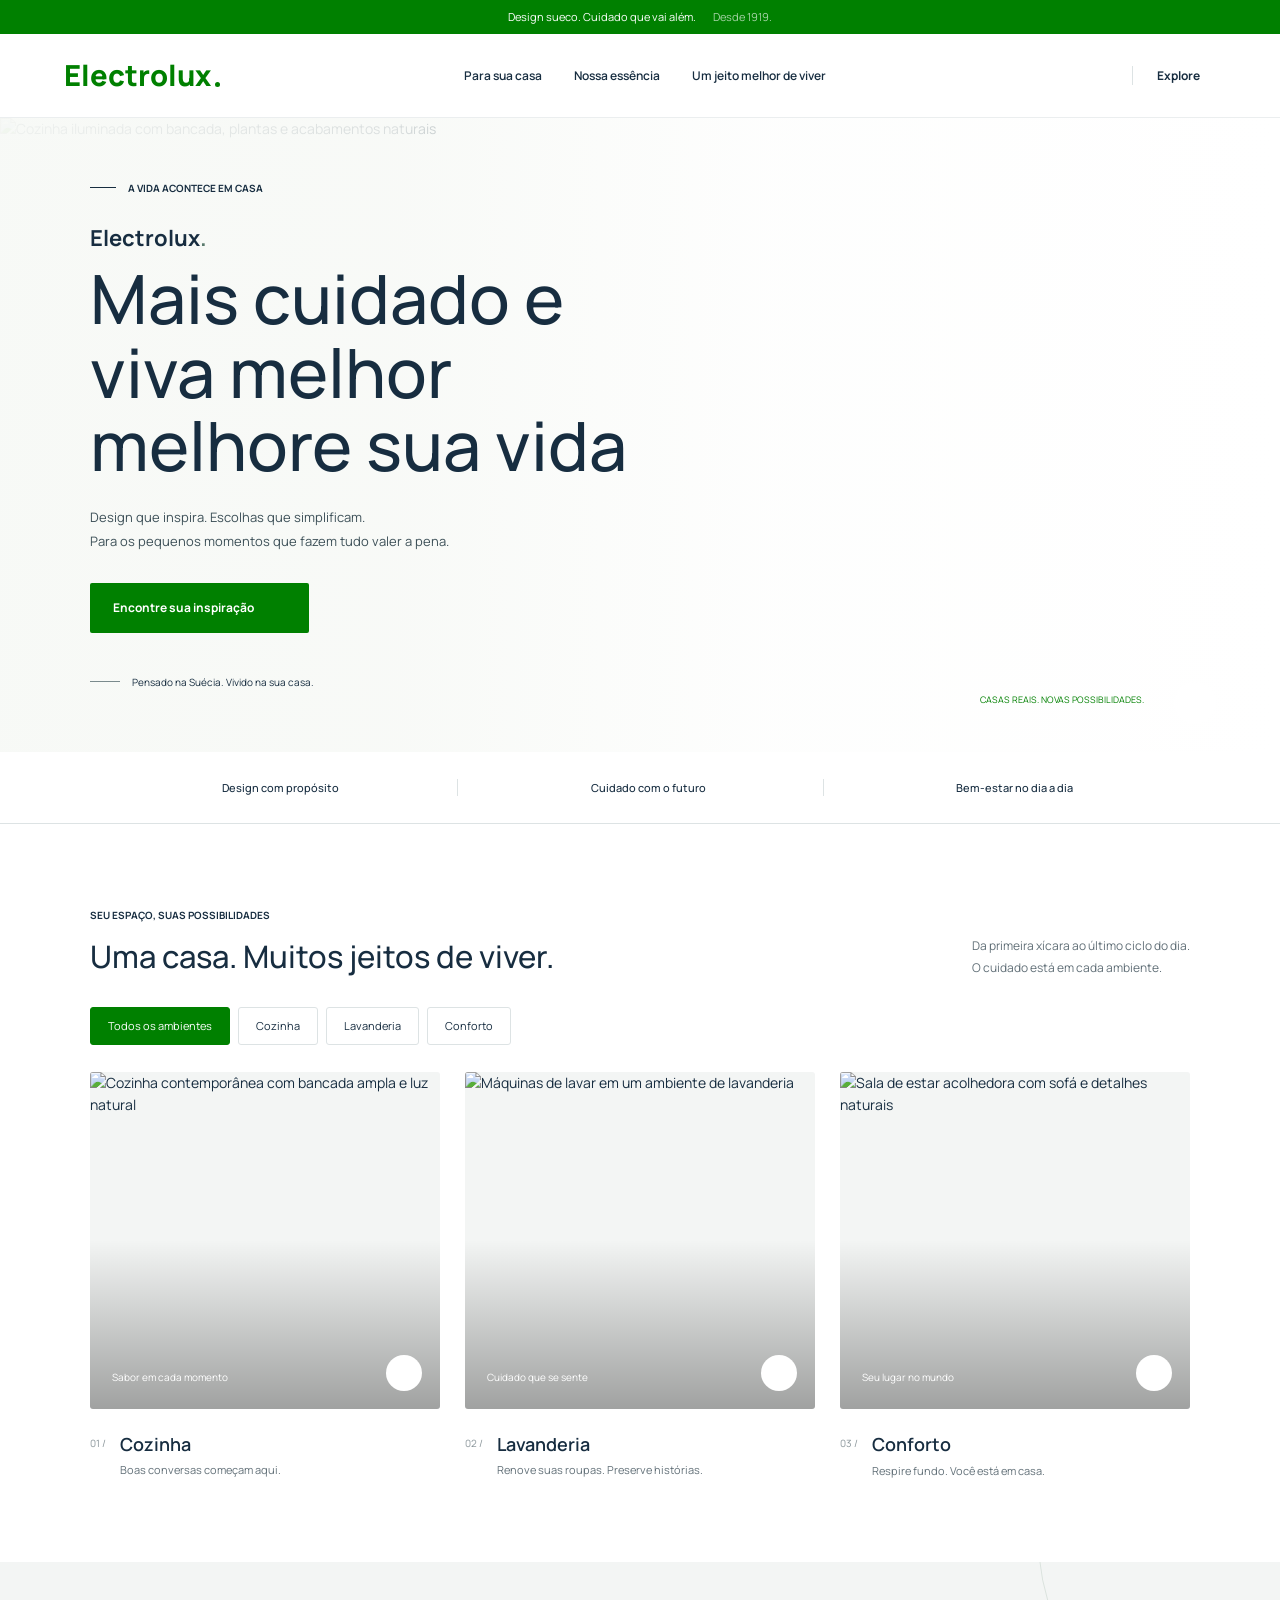
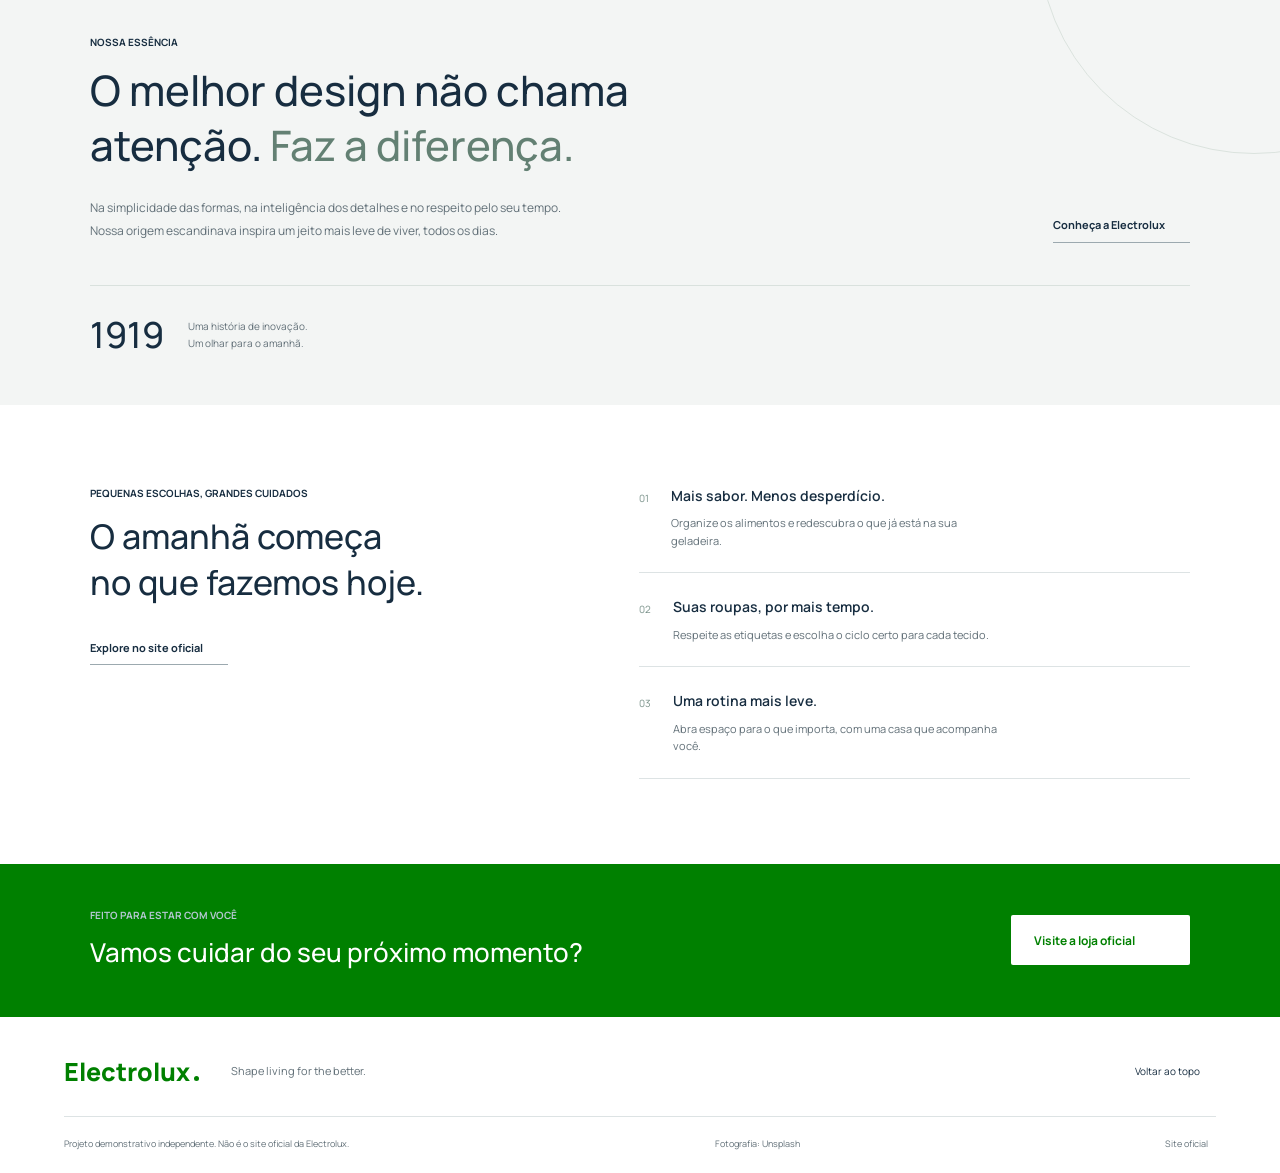
==== commit 64166fa1: "Adiciona texto ao subtítulo do hero" ====
--- a/filetext.html
+++ b/filetext.html
@@ -1,185 +1,185 @@
-<!DOCTYPE html>
-<html lang="pt-BR">
-
-<head>
-    <meta charset="UTF-8">
-    <meta name="viewport" content="width=device-width, initial-scale=1.0">
-    <meta name="theme-color" content="#041e42">
-    <meta name="description"
-        content="Design escandinavo e cuidado em cada detalhe. Descubra inspirações Electrolux para sua cozinha, lavanderia e casa.">
-    <title>Electrolux | Cuidado que faz a diferença</title>
-    <link rel="preconnect" href="https://fonts.googleapis.com">
-    <link rel="preconnect" href="https://fonts.gstatic.com" crossorigin>
-    <link href="https://fonts.googleapis.com/css2?family=Manrope:wght@400;500;600;700;800&display=swap"
-        rel="stylesheet">
-    <link rel="stylesheet" href="css.css">
-    <script src="https://unpkg.com/lucide@0.468.0/dist/umd/lucide.min.js" defer></script>
-    <script src="script.js" defer></script>
-</head>
-
-<body> <a class="skip-link" href="#conteudo">Ir para o conteúdo</a>
-    <div class="announcement">TESTES</div>
-    <header class="header"> <a class="wordmark" href="#" aria-label="Electrolux, início">Electrolux<span
-                class="brand-dot"></span></a>
-        <nav class="navigation" aria-label="Navegação principal" id="navigation"> <a href="#ambientes">Para sua casa</a>
-            <a href="#essencia">Nossa essência</a> <a href="#cuidados">Um jeito melhor de viver</a> </nav>
-        <div class="header-actions"> <button class="icon-button" id="search-open" aria-label="Buscar ambientes"
-                title="Buscar ambientes"><i data-lucide="search"></i></button> <a class="header-cta"
-                href="#ambientes">Explore <i data-lucide="arrow-up-right"></i></a> <button
-                class="icon-button menu-toggle" id="menu-toggle" aria-label="Abrir menu" aria-controls="navigation"
-                aria-expanded="false" title="Abrir menu"><i data-lucide="menu"></i></button> </div>
-    </header>
-    <main id="conteudo">
-        <section class="hero" aria-labelledby="hero-title"> <img class="hero-image"
-                src="https://images.unsplash.com/photo-1556911220-bff31c812dba?auto=format&fit=crop&w=2400&q=85"
-                alt="Cozinha iluminada com bancada, plantas e acabamentos naturais" fetchpriority="high">
-            <div class="hero-shade"></div>
-            <div class="hero-content"> <span class="eyebrow"><span class="small-line"></span> A vida acontece em
-                    casa</span>
-                <h1 id="hero-title">Electrolux<span>.</span></h1>
-                <p class="hero-heading">Mais cuidado e viva melhor</p>
-                <p class="hero-description">Design que inspira. Escolhas que simplificam.<br>Para os pequenos momentos
-                    que fazem tudo valer a pena.</p> <a class="button button-primary" href="#ambientes">Encontre sua
-                    inspiração <i data-lucide="arrow-right"></i></a>
-                <div class="hero-caption"><span class="caption-line"></span> Pensado na Suécia. Vivido na sua casa.
-                </div>
-            </div> <a href="#ambientes" class="hero-scroll" aria-label="Ver ambientes" title="Ver ambientes"><i
-                    data-lucide="arrow-down"></i></a>
-            <div class="image-credit">CASAS REAIS. NOVAS POSSIBILIDADES.</div>
-        </section>
-        <section class="values-strip" aria-label="Nossos valores">
-            <div><i data-lucide="sparkles"></i><span>Design com propósito</span></div>
-            <div><i data-lucide="leaf"></i><span>Cuidado com o futuro</span></div>
-            <div><i data-lucide="heart-handshake"></i><span>Bem-estar no dia a dia</span></div>
-        </section>
-        <section class="section environments" id="ambientes">
-            <div class="section-heading reveal">
-                <div><span class="eyebrow">Seu espaço, suas possibilidades</span>
-                    <h2>Uma casa. Muitos jeitos de viver.</h2>
-                </div>
-                <p>Da primeira xícara ao último ciclo do dia.<br>O cuidado está em cada ambiente.</p>
-            </div>
-            <div class="filters" role="group" aria-label="Filtrar ambientes"> <button class="filter active"
-                    data-filter="all" aria-pressed="true">Todos os ambientes</button> <button class="filter"
-                    data-filter="cozinha" aria-pressed="false">Cozinha</button> <button class="filter"
-                    data-filter="lavanderia" aria-pressed="false">Lavanderia</button> <button class="filter"
-                    data-filter="conforto" aria-pressed="false">Conforto</button> </div>
-            <div class="environment-grid">
-                <article class="environment-card reveal" data-category="cozinha"> <button class="card-image-button"
-                        data-detail="cozinha" aria-label="Conhecer inspirações para a cozinha"><img
-                            src="https://images.unsplash.com/photo-1556912172-45b7abe8b7e1?auto=format&fit=crop&w=900&q=85"
-                            alt="Cozinha contemporânea com bancada ampla e luz natural" loading="lazy"><span
-                            class="image-tag">Sabor em cada momento</span><span class="card-arrow"><i
-                                data-lucide="arrow-up-right"></i></span></button>
-                    <div class="card-text"><span class="card-number">01 /</span>
-                        <div>
-                            <h3>Cozinha</h3>
-                            <p>Boas conversas começam aqui.</p>
-                        </div>
-                    </div>
-                </article>
-                <article class="environment-card reveal" data-category="lavanderia"> <button class="card-image-button"
-                        data-detail="lavanderia" aria-label="Conhecer inspirações para a lavanderia"><img
-                            src="https://images.unsplash.com/photo-1626806787461-102c1bfaaea1?auto=format&fit=crop&w=900&q=85"
-                            alt="Máquinas de lavar em um ambiente de lavanderia" loading="lazy"><span
-                            class="image-tag">Cuidado que se sente</span><span class="card-arrow"><i
-                                data-lucide="arrow-up-right"></i></span></button>
-                    <div class="card-text"><span class="card-number">02 /</span>
-                        <div>
-                            <h3>Lavanderia</h3>
-                            <p>Renove suas roupas. Preserve histórias.</p>
-                        </div>
-                    </div>
-                </article>
-                <article class="environment-card reveal" data-category="conforto"> <button class="card-image-button"
-                        data-detail="conforto" aria-label="Conhecer inspirações para o conforto da casa"><img
-                            src="https://images.unsplash.com/photo-1600210492486-724fe5c67fb0?auto=format&fit=crop&w=900&q=85"
-                            alt="Sala de estar acolhedora com sofá e detalhes naturais" loading="lazy"><span
-                            class="image-tag">Seu lugar no mundo</span><span class="card-arrow"><i
-                                data-lucide="arrow-up-right"></i></span></button>
-                    <div class="card-text"><span class="card-number">03 /</span>
-                        <div>
-                            <h3>Conforto</h3>
-                            <p>Respire fundo. Você está em casa.</p>
-                        </div>
-                    </div>
-                </article>
-            </div>
-        </section>
-        <section class="essence" id="essencia">
-            <div class="essence-inner section reveal"> <span class="eyebrow">Nossa essência</span>
-                <h2>O melhor design não chama<br>atenção. <span>Faz a diferença.</span></h2>
-                <div class="essence-bottom">
-                    <p>Na simplicidade das formas, na inteligência dos detalhes e no respeito pelo seu tempo. Nossa
-                        origem escandinava inspira um jeito mais leve de viver, todos os dias.</p><a
-                        href="https://www.electrolux.com.br/" target="_blank" rel="noopener noreferrer"
-                        class="text-link">Conheça a Electrolux <i data-lucide="arrow-up-right"></i></a>
-                </div>
-                <div class="heritage"><span>1919</span>
-                    <p>Uma história de inovação.<br>Um olhar para o amanhã.</p><i data-lucide="globe-2"></i>
-                </div>
-            </div>
-        </section>
-        <section class="section care" id="cuidados">
-            <div class="care-heading reveal"><span class="eyebrow">Pequenas escolhas, grandes cuidados</span>
-                <h2>O amanhã começa<br>no que fazemos hoje.</h2><a href="https://www.electrolux.com.br/" target="_blank"
-                    rel="noopener noreferrer" class="text-link">Explore no site oficial <i
-                        data-lucide="arrow-up-right"></i></a>
-            </div>
-            <div class="care-list reveal">
-                <div><span>01</span>
-                    <div>
-                        <h3>Mais sabor. Menos desperdício.</h3>
-                        <p>Organize os alimentos e redescubra o que já está na sua geladeira.</p>
-                    </div><i data-lucide="utensils"></i>
-                </div>
-                <div><span>02</span>
-                    <div>
-                        <h3>Suas roupas, por mais tempo.</h3>
-                        <p>Respeite as etiquetas e escolha o ciclo certo para cada tecido.</p>
-                    </div><i data-lucide="shirt"></i>
-                </div>
-                <div><span>03</span>
-                    <div>
-                        <h3>Uma rotina mais leve.</h3>
-                        <p>Abra espaço para o que importa, com uma casa que acompanha você.</p>
-                    </div><i data-lucide="sun"></i>
-                </div>
-            </div>
-        </section>
-        <section class="closing">
-            <div><span class="eyebrow">Feito para estar com você</span>
-                <h2>Vamos cuidar do seu próximo momento?</h2>
-            </div><a class="button button-white" href="https://www.electrolux.com.br/" target="_blank"
-                rel="noopener noreferrer">Visite a loja oficial <i data-lucide="arrow-up-right"></i></a>
-        </section>
-    </main>
-    <footer class="footer">
-        <div class="footer-top"><a href="#" class="wordmark">Electrolux<span class="brand-dot"></span></a>
-            <p>Shape living for the better.</p><a href="#conteudo" class="back-top" title="Voltar ao topo">Voltar ao
-                topo <i data-lucide="arrow-up"></i></a>
-        </div>
-        <div class="footer-bottom"><span>Projeto demonstrativo independente. Não é o site oficial da
-                Electrolux.</span><span>Fotografia: Unsplash</span><a href="https://www.electrolux.com.br/"
-                target="_blank" rel="noopener noreferrer">Site oficial <i data-lucide="arrow-up-right"></i></a></div>
-    </footer>
-    <dialog id="search-dialog" class="dialog search-dialog" aria-labelledby="search-title">
-        <div class="dialog-heading">
-            <h2 id="search-title">O que você procura?</h2><button class="icon-button" data-close
-                aria-label="Fechar busca" title="Fechar"><i data-lucide="x"></i></button>
-        </div><label for="search-input">Encontre seu ambiente</label>
-        <div class="search-field"><i data-lucide="search"></i><input id="search-input" type="search"
-                placeholder="Cozinha, lavanderia, conforto..." autocomplete="off"></div>
-        <div id="search-results" aria-live="polite"></div>
-    </dialog>
-    <dialog id="detail-dialog" class="dialog detail-dialog" aria-labelledby="detail-title">
-        <div class="dialog-heading"><span class="eyebrow">Inspiração para sua casa</span><button class="icon-button"
-                data-close aria-label="Fechar detalhes" title="Fechar"><i data-lucide="x"></i></button></div>
-        <h2 id="detail-title"></h2>
-        <p id="detail-description"></p>
-        <ul id="detail-tips"></ul><a class="button button-primary" href="https://www.electrolux.com.br/" target="_blank"
-            rel="noopener noreferrer">Conheça os produtos no site oficial <i data-lucide="arrow-up-right"></i></a>
-    </dialog>
-</body>
-
-</html>
+<!DOCTYPE html>
+<html lang="pt-BR">
+
+<head>
+    <meta charset="UTF-8">
+    <meta name="viewport" content="width=device-width, initial-scale=1.0">
+    <meta name="theme-color" content="#041e42">
+    <meta name="description"
+        content="Design escandinavo e cuidado em cada detalhe. Descubra inspirações Electrolux para sua cozinha, lavanderia e casa.">
+    <title>Electrolux | Cuidado que faz a diferença</title>
+    <link rel="preconnect" href="https://fonts.googleapis.com">
+    <link rel="preconnect" href="https://fonts.gstatic.com" crossorigin>
+    <link href="https://fonts.googleapis.com/css2?family=Manrope:wght@400;500;600;700;800&display=swap"
+        rel="stylesheet">
+    <link rel="stylesheet" href="css.css">
+    <script src="https://unpkg.com/lucide@0.468.0/dist/umd/lucide.min.js" defer></script>
+    <script src="script.js" defer></script>
+</head>
+
+<body> <a class="skip-link" href="#conteudo">Ir para o conteúdo</a>
+    <div class="announcement">Design sueco. Cuidado que vai além. <span>Desde 1919.</span></div>
+    <header class="header"> <a class="wordmark" href="#" aria-label="Electrolux, início">Electrolux<span
+                class="brand-dot"></span></a>
+        <nav class="navigation" aria-label="Navegação principal" id="navigation"> <a href="#ambientes">Para sua casa</a>
+            <a href="#essencia">Nossa essência</a> <a href="#cuidados">Um jeito melhor de viver</a> </nav>
+        <div class="header-actions"> <button class="icon-button" id="search-open" aria-label="Buscar ambientes"
+                title="Buscar ambientes"><i data-lucide="search"></i></button> <a class="header-cta"
+                href="#ambientes">Explore <i data-lucide="arrow-up-right"></i></a> <button
+                class="icon-button menu-toggle" id="menu-toggle" aria-label="Abrir menu" aria-controls="navigation"
+                aria-expanded="false" title="Abrir menu"><i data-lucide="menu"></i></button> </div>
+    </header>
+    <main id="conteudo">
+        <section class="hero" aria-labelledby="hero-title"> <img class="hero-image"
+                src="https://images.unsplash.com/photo-1556911220-bff31c812dba?auto=format&fit=crop&w=2400&q=85"
+                alt="Cozinha iluminada com bancada, plantas e acabamentos naturais" fetchpriority="high">
+            <div class="hero-shade"></div>
+            <div class="hero-content"> <span class="eyebrow"><span class="small-line"></span> A vida acontece em
+                    casa</span>
+                <h1 id="hero-title">Electrolux<span>.</span></h1>
+                <p class="hero-heading">Mais cuidado e viva melhor<br>melhore sua vida</p>
+                <p class="hero-description">Design que inspira. Escolhas que simplificam.<br>Para os pequenos momentos
+                    que fazem tudo valer a pena.</p> <a class="button button-primary" href="#ambientes">Encontre sua
+                    inspiração <i data-lucide="arrow-right"></i></a>
+                <div class="hero-caption"><span class="caption-line"></span> Pensado na Suécia. Vivido na sua casa.
+                </div>
+            </div> <a href="#ambientes" class="hero-scroll" aria-label="Ver ambientes" title="Ver ambientes"><i
+                    data-lucide="arrow-down"></i></a>
+            <div class="image-credit">CASAS REAIS. NOVAS POSSIBILIDADES.</div>
+        </section>
+        <section class="values-strip" aria-label="Nossos valores">
+            <div><i data-lucide="sparkles"></i><span>Design com propósito</span></div>
+            <div><i data-lucide="leaf"></i><span>Cuidado com o futuro</span></div>
+            <div><i data-lucide="heart-handshake"></i><span>Bem-estar no dia a dia</span></div>
+        </section>
+        <section class="section environments" id="ambientes">
+            <div class="section-heading reveal">
+                <div><span class="eyebrow">Seu espaço, suas possibilidades</span>
+                    <h2>Uma casa. Muitos jeitos de viver.</h2>
+                </div>
+                <p>Da primeira xícara ao último ciclo do dia.<br>O cuidado está em cada ambiente.</p>
+            </div>
+            <div class="filters" role="group" aria-label="Filtrar ambientes"> <button class="filter active"
+                    data-filter="all" aria-pressed="true">Todos os ambientes</button> <button class="filter"
+                    data-filter="cozinha" aria-pressed="false">Cozinha</button> <button class="filter"
+                    data-filter="lavanderia" aria-pressed="false">Lavanderia</button> <button class="filter"
+                    data-filter="conforto" aria-pressed="false">Conforto</button> </div>
+            <div class="environment-grid">
+                <article class="environment-card reveal" data-category="cozinha"> <button class="card-image-button"
+                        data-detail="cozinha" aria-label="Conhecer inspirações para a cozinha"><img
+                            src="https://images.unsplash.com/photo-1556912172-45b7abe8b7e1?auto=format&fit=crop&w=900&q=85"
+                            alt="Cozinha contemporânea com bancada ampla e luz natural" loading="lazy"><span
+                            class="image-tag">Sabor em cada momento</span><span class="card-arrow"><i
+                                data-lucide="arrow-up-right"></i></span></button>
+                    <div class="card-text"><span class="card-number">01 /</span>
+                        <div>
+                            <h3>Cozinha</h3>
+                            <p>Boas conversas começam aqui.</p>
+                        </div>
+                    </div>
+                </article>
+                <article class="environment-card reveal" data-category="lavanderia"> <button class="card-image-button"
+                        data-detail="lavanderia" aria-label="Conhecer inspirações para a lavanderia"><img
+                            src="https://images.unsplash.com/photo-1626806787461-102c1bfaaea1?auto=format&fit=crop&w=900&q=85"
+                            alt="Máquinas de lavar em um ambiente de lavanderia" loading="lazy"><span
+                            class="image-tag">Cuidado que se sente</span><span class="card-arrow"><i
+                                data-lucide="arrow-up-right"></i></span></button>
+                    <div class="card-text"><span class="card-number">02 /</span>
+                        <div>
+                            <h3>Lavanderia</h3>
+                            <p>Renove suas roupas. Preserve histórias.</p>
+                        </div>
+                    </div>
+                </article>
+                <article class="environment-card reveal" data-category="conforto"> <button class="card-image-button"
+                        data-detail="conforto" aria-label="Conhecer inspirações para o conforto da casa"><img
+                            src="https://images.unsplash.com/photo-1600210492486-724fe5c67fb0?auto=format&fit=crop&w=900&q=85"
+                            alt="Sala de estar acolhedora com sofá e detalhes naturais" loading="lazy"><span
+                            class="image-tag">Seu lugar no mundo</span><span class="card-arrow"><i
+                                data-lucide="arrow-up-right"></i></span></button>
+                    <div class="card-text"><span class="card-number">03 /</span>
+                        <div>
+                            <h3>Conforto</h3>
+                            <p>Respire fundo. Você está em casa.</p>
+                        </div>
+                    </div>
+                </article>
+            </div>
+        </section>
+        <section class="essence" id="essencia">
+            <div class="essence-inner section reveal"> <span class="eyebrow">Nossa essência</span>
+                <h2>O melhor design não chama<br>atenção. <span>Faz a diferença.</span></h2>
+                <div class="essence-bottom">
+                    <p>Na simplicidade das formas, na inteligência dos detalhes e no respeito pelo seu tempo. Nossa
+                        origem escandinava inspira um jeito mais leve de viver, todos os dias.</p><a
+                        href="https://www.electrolux.com.br/" target="_blank" rel="noopener noreferrer"
+                        class="text-link">Conheça a Electrolux <i data-lucide="arrow-up-right"></i></a>
+                </div>
+                <div class="heritage"><span>1919</span>
+                    <p>Uma história de inovação.<br>Um olhar para o amanhã.</p><i data-lucide="globe-2"></i>
+                </div>
+            </div>
+        </section>
+        <section class="section care" id="cuidados">
+            <div class="care-heading reveal"><span class="eyebrow">Pequenas escolhas, grandes cuidados</span>
+                <h2>O amanhã começa<br>no que fazemos hoje.</h2><a href="https://www.electrolux.com.br/" target="_blank"
+                    rel="noopener noreferrer" class="text-link">Explore no site oficial <i
+                        data-lucide="arrow-up-right"></i></a>
+            </div>
+            <div class="care-list reveal">
+                <div><span>01</span>
+                    <div>
+                        <h3>Mais sabor. Menos desperdício.</h3>
+                        <p>Organize os alimentos e redescubra o que já está na sua geladeira.</p>
+                    </div><i data-lucide="utensils"></i>
+                </div>
+                <div><span>02</span>
+                    <div>
+                        <h3>Suas roupas, por mais tempo.</h3>
+                        <p>Respeite as etiquetas e escolha o ciclo certo para cada tecido.</p>
+                    </div><i data-lucide="shirt"></i>
+                </div>
+                <div><span>03</span>
+                    <div>
+                        <h3>Uma rotina mais leve.</h3>
+                        <p>Abra espaço para o que importa, com uma casa que acompanha você.</p>
+                    </div><i data-lucide="sun"></i>
+                </div>
+            </div>
+        </section>
+        <section class="closing">
+            <div><span class="eyebrow">Feito para estar com você</span>
+                <h2>Vamos cuidar do seu próximo momento?</h2>
+            </div><a class="button button-white" href="https://www.electrolux.com.br/" target="_blank"
+                rel="noopener noreferrer">Visite a loja oficial <i data-lucide="arrow-up-right"></i></a>
+        </section>
+    </main>
+    <footer class="footer">
+        <div class="footer-top"><a href="#" class="wordmark">Electrolux<span class="brand-dot"></span></a>
+            <p>Shape living for the better.</p><a href="#conteudo" class="back-top" title="Voltar ao topo">Voltar ao
+                topo <i data-lucide="arrow-up"></i></a>
+        </div>
+        <div class="footer-bottom"><span>Projeto demonstrativo independente. Não é o site oficial da
+                Electrolux.</span><span>Fotografia: Unsplash</span><a href="https://www.electrolux.com.br/"
+                target="_blank" rel="noopener noreferrer">Site oficial <i data-lucide="arrow-up-right"></i></a></div>
+    </footer>
+    <dialog id="search-dialog" class="dialog search-dialog" aria-labelledby="search-title">
+        <div class="dialog-heading">
+            <h2 id="search-title">O que você procura?</h2><button class="icon-button" data-close
+                aria-label="Fechar busca" title="Fechar"><i data-lucide="x"></i></button>
+        </div><label for="search-input">Encontre seu ambiente</label>
+        <div class="search-field"><i data-lucide="search"></i><input id="search-input" type="search"
+                placeholder="Cozinha, lavanderia, conforto..." autocomplete="off"></div>
+        <div id="search-results" aria-live="polite"></div>
+    </dialog>
+    <dialog id="detail-dialog" class="dialog detail-dialog" aria-labelledby="detail-title">
+        <div class="dialog-heading"><span class="eyebrow">Inspiração para sua casa</span><button class="icon-button"
+                data-close aria-label="Fechar detalhes" title="Fechar"><i data-lucide="x"></i></button></div>
+        <h2 id="detail-title"></h2>
+        <p id="detail-description"></p>
+        <ul id="detail-tips"></ul><a class="button button-primary" href="https://www.electrolux.com.br/" target="_blank"
+            rel="noopener noreferrer">Conheça os produtos no site oficial <i data-lucide="arrow-up-right"></i></a>
+    </dialog>
+</body>
+
+</html>
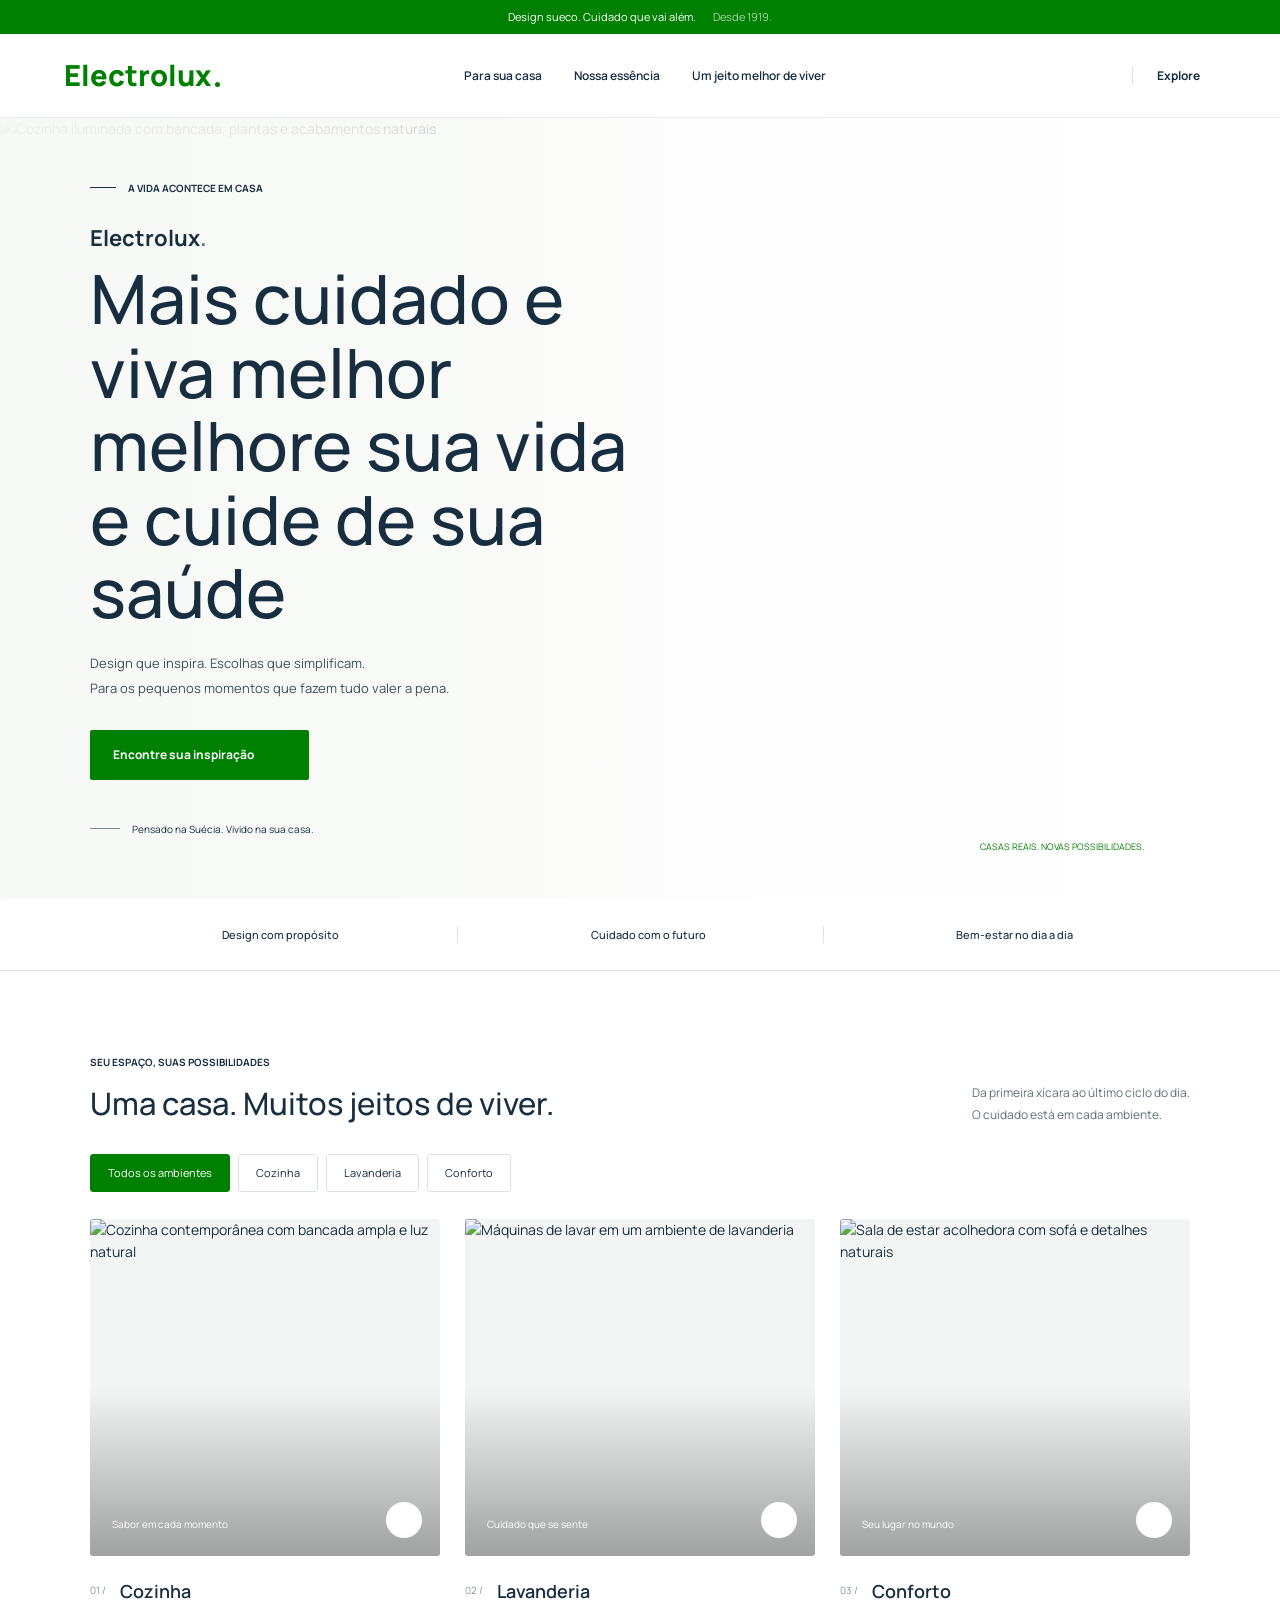
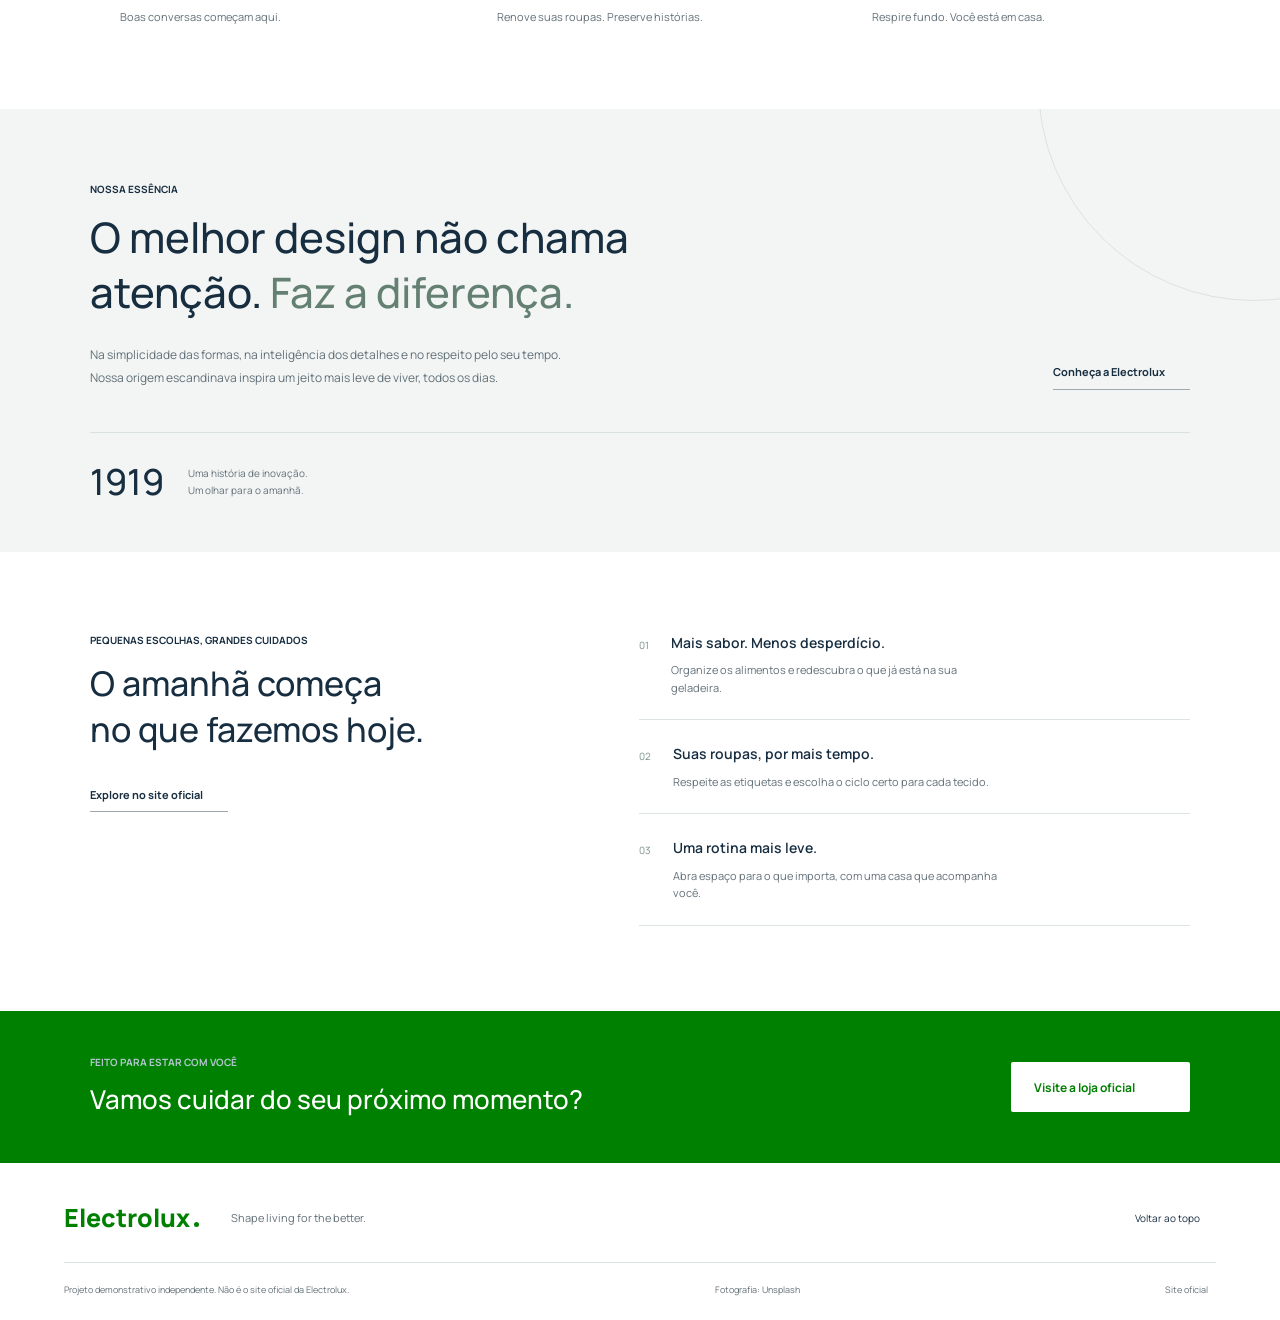
==== commit 415e78c5: "Atualiza chamada principal do hero" ====
--- a/filetext.html
+++ b/filetext.html
@@ -37,7 +37,7 @@
             <div class="hero-content"> <span class="eyebrow"><span class="small-line"></span> A vida acontece em
                     casa</span>
                 <h1 id="hero-title">Electrolux<span>.</span></h1>
-                <p class="hero-heading">Mais cuidado e viva melhor<br>melhore sua vida</p>
+                <p class="hero-heading">Mais cuidado e viva melhor<br>melhore sua vida e cuide de sua saúde</p>
                 <p class="hero-description">Design que inspira. Escolhas que simplificam.<br>Para os pequenos momentos
                     que fazem tudo valer a pena.</p> <a class="button button-primary" href="#ambientes">Encontre sua
                     inspiração <i data-lucide="arrow-right"></i></a>
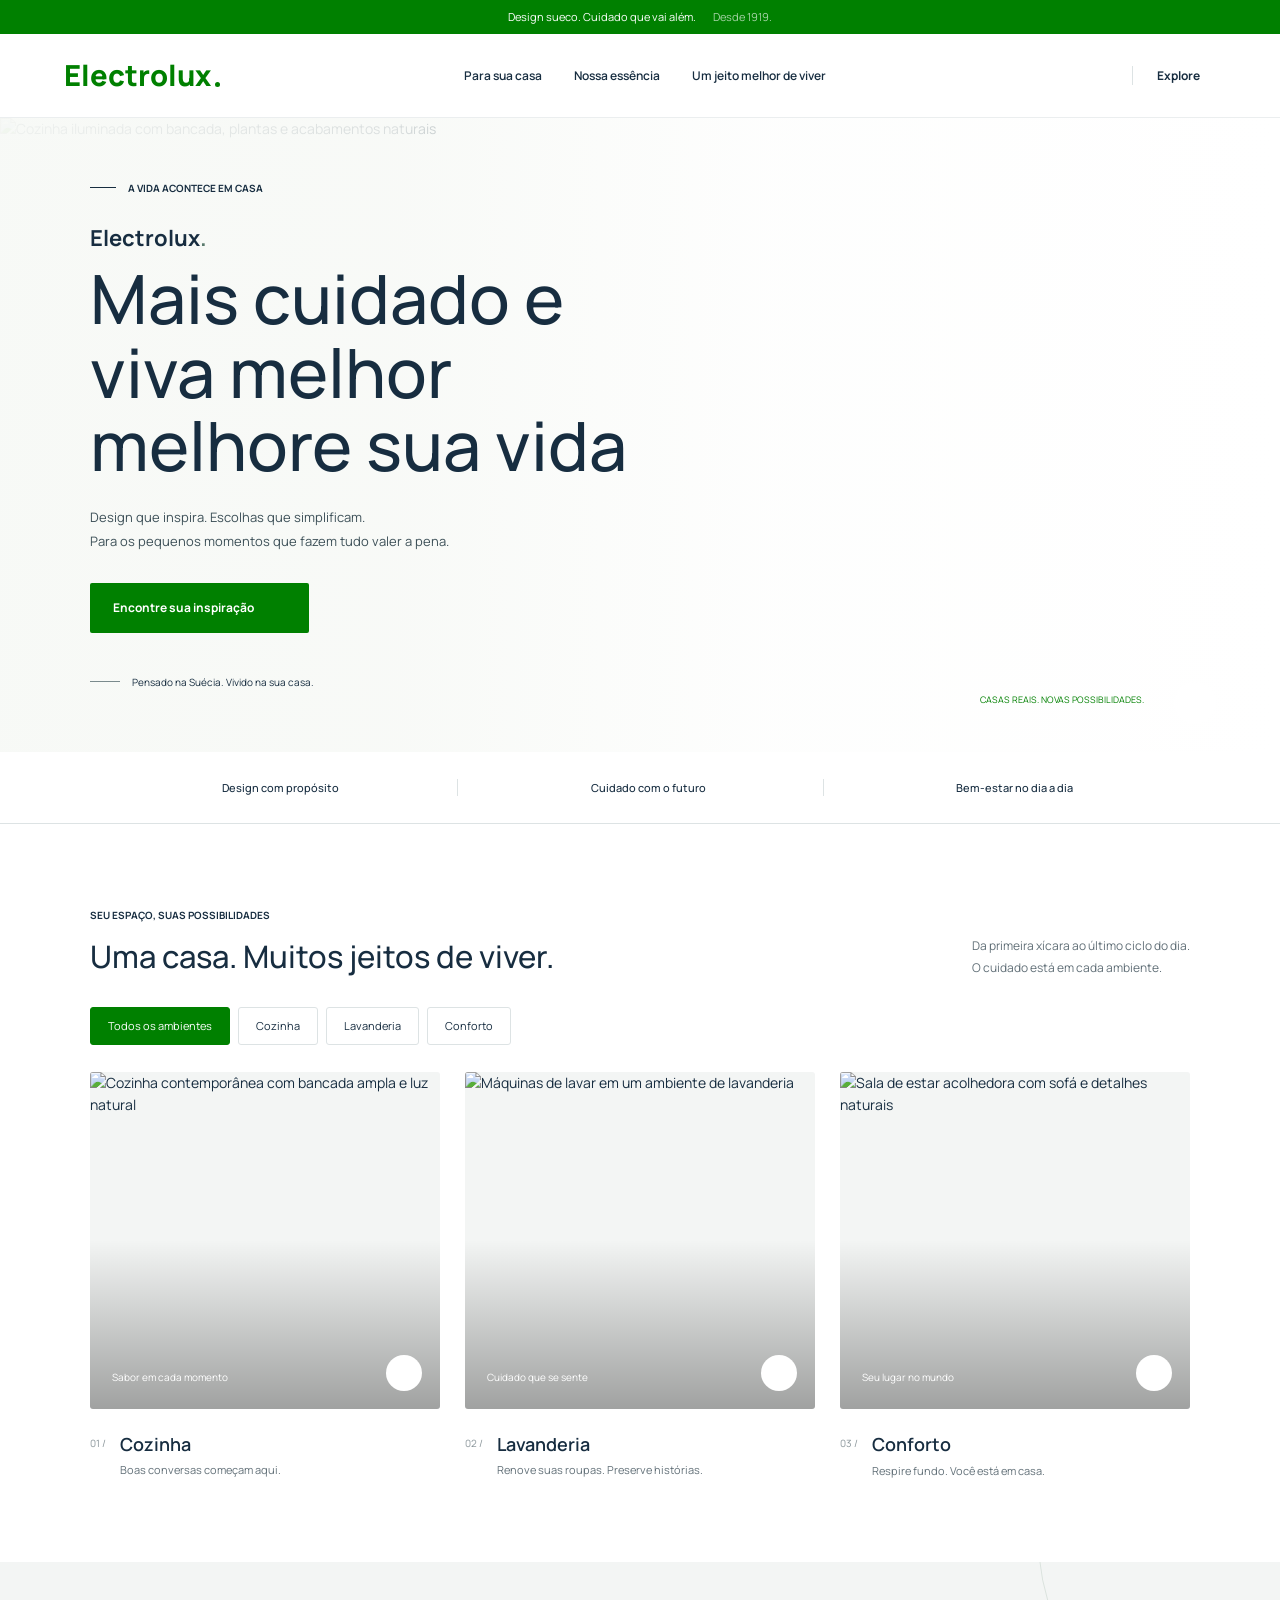
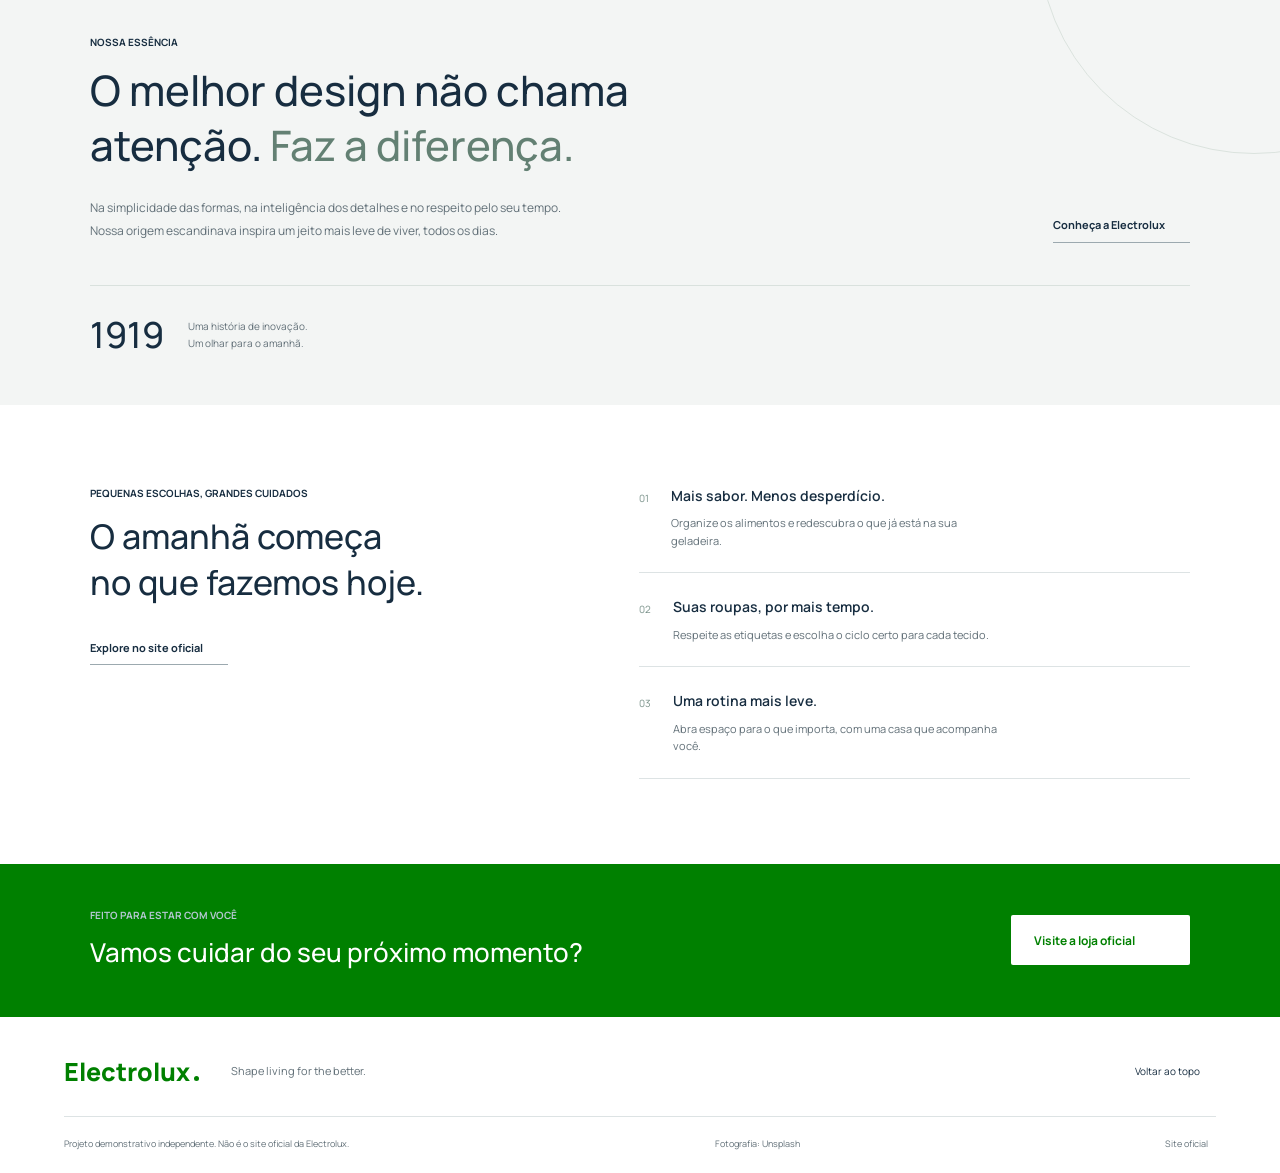
==== commit f4efbc7f: "Merge branch 'main' of https://github.com/luccahonorio/testcrewAI # Conflicts: #	css.css #	filetext." ====
--- a/filetext.html
+++ b/filetext.html
@@ -1,185 +1,185 @@
-<!DOCTYPE html>
-<html lang="pt-BR">
-
-<head>
-    <meta charset="UTF-8">
-    <meta name="viewport" content="width=device-width, initial-scale=1.0">
-    <meta name="theme-color" content="#041e42">
-    <meta name="description"
-        content="Design escandinavo e cuidado em cada detalhe. Descubra inspirações Electrolux para sua cozinha, lavanderia e casa.">
-    <title>Electrolux | Cuidado que faz a diferença</title>
-    <link rel="preconnect" href="https://fonts.googleapis.com">
-    <link rel="preconnect" href="https://fonts.gstatic.com" crossorigin>
-    <link href="https://fonts.googleapis.com/css2?family=Manrope:wght@400;500;600;700;800&display=swap"
-        rel="stylesheet">
-    <link rel="stylesheet" href="css.css">
-    <script src="https://unpkg.com/lucide@0.468.0/dist/umd/lucide.min.js" defer></script>
-    <script src="script.js" defer></script>
-</head>
-
-<body> <a class="skip-link" href="#conteudo">Ir para o conteúdo</a>
-    <div class="announcement">Design sueco. Cuidado que vai além. <span>Desde 1919.</span></div>
-    <header class="header"> <a class="wordmark" href="#" aria-label="Electrolux, início">Electrolux<span
-                class="brand-dot"></span></a>
-        <nav class="navigation" aria-label="Navegação principal" id="navigation"> <a href="#ambientes">Para sua casa</a>
-            <a href="#essencia">Nossa essência</a> <a href="#cuidados">Um jeito melhor de viver</a> </nav>
-        <div class="header-actions"> <button class="icon-button" id="search-open" aria-label="Buscar ambientes"
-                title="Buscar ambientes"><i data-lucide="search"></i></button> <a class="header-cta"
-                href="#ambientes">Explore <i data-lucide="arrow-up-right"></i></a> <button
-                class="icon-button menu-toggle" id="menu-toggle" aria-label="Abrir menu" aria-controls="navigation"
-                aria-expanded="false" title="Abrir menu"><i data-lucide="menu"></i></button> </div>
-    </header>
-    <main id="conteudo">
-        <section class="hero" aria-labelledby="hero-title"> <img class="hero-image"
-                src="https://images.unsplash.com/photo-1556911220-bff31c812dba?auto=format&fit=crop&w=2400&q=85"
-                alt="Cozinha iluminada com bancada, plantas e acabamentos naturais" fetchpriority="high">
-            <div class="hero-shade"></div>
-            <div class="hero-content"> <span class="eyebrow"><span class="small-line"></span> A vida acontece em
-                    casa</span>
-                <h1 id="hero-title">Electrolux<span>.</span></h1>
-                <p class="hero-heading">Mais cuidado e viva melhor<br>melhore sua vida e cuide de sua saúde</p>
-                <p class="hero-description">Design que inspira. Escolhas que simplificam.<br>Para os pequenos momentos
-                    que fazem tudo valer a pena.</p> <a class="button button-primary" href="#ambientes">Encontre sua
-                    inspiração <i data-lucide="arrow-right"></i></a>
-                <div class="hero-caption"><span class="caption-line"></span> Pensado na Suécia. Vivido na sua casa.
-                </div>
-            </div> <a href="#ambientes" class="hero-scroll" aria-label="Ver ambientes" title="Ver ambientes"><i
-                    data-lucide="arrow-down"></i></a>
-            <div class="image-credit">CASAS REAIS. NOVAS POSSIBILIDADES.</div>
-        </section>
-        <section class="values-strip" aria-label="Nossos valores">
-            <div><i data-lucide="sparkles"></i><span>Design com propósito</span></div>
-            <div><i data-lucide="leaf"></i><span>Cuidado com o futuro</span></div>
-            <div><i data-lucide="heart-handshake"></i><span>Bem-estar no dia a dia</span></div>
-        </section>
-        <section class="section environments" id="ambientes">
-            <div class="section-heading reveal">
-                <div><span class="eyebrow">Seu espaço, suas possibilidades</span>
-                    <h2>Uma casa. Muitos jeitos de viver.</h2>
-                </div>
-                <p>Da primeira xícara ao último ciclo do dia.<br>O cuidado está em cada ambiente.</p>
-            </div>
-            <div class="filters" role="group" aria-label="Filtrar ambientes"> <button class="filter active"
-                    data-filter="all" aria-pressed="true">Todos os ambientes</button> <button class="filter"
-                    data-filter="cozinha" aria-pressed="false">Cozinha</button> <button class="filter"
-                    data-filter="lavanderia" aria-pressed="false">Lavanderia</button> <button class="filter"
-                    data-filter="conforto" aria-pressed="false">Conforto</button> </div>
-            <div class="environment-grid">
-                <article class="environment-card reveal" data-category="cozinha"> <button class="card-image-button"
-                        data-detail="cozinha" aria-label="Conhecer inspirações para a cozinha"><img
-                            src="https://images.unsplash.com/photo-1556912172-45b7abe8b7e1?auto=format&fit=crop&w=900&q=85"
-                            alt="Cozinha contemporânea com bancada ampla e luz natural" loading="lazy"><span
-                            class="image-tag">Sabor em cada momento</span><span class="card-arrow"><i
-                                data-lucide="arrow-up-right"></i></span></button>
-                    <div class="card-text"><span class="card-number">01 /</span>
-                        <div>
-                            <h3>Cozinha</h3>
-                            <p>Boas conversas começam aqui.</p>
-                        </div>
-                    </div>
-                </article>
-                <article class="environment-card reveal" data-category="lavanderia"> <button class="card-image-button"
-                        data-detail="lavanderia" aria-label="Conhecer inspirações para a lavanderia"><img
-                            src="https://images.unsplash.com/photo-1626806787461-102c1bfaaea1?auto=format&fit=crop&w=900&q=85"
-                            alt="Máquinas de lavar em um ambiente de lavanderia" loading="lazy"><span
-                            class="image-tag">Cuidado que se sente</span><span class="card-arrow"><i
-                                data-lucide="arrow-up-right"></i></span></button>
-                    <div class="card-text"><span class="card-number">02 /</span>
-                        <div>
-                            <h3>Lavanderia</h3>
-                            <p>Renove suas roupas. Preserve histórias.</p>
-                        </div>
-                    </div>
-                </article>
-                <article class="environment-card reveal" data-category="conforto"> <button class="card-image-button"
-                        data-detail="conforto" aria-label="Conhecer inspirações para o conforto da casa"><img
-                            src="https://images.unsplash.com/photo-1600210492486-724fe5c67fb0?auto=format&fit=crop&w=900&q=85"
-                            alt="Sala de estar acolhedora com sofá e detalhes naturais" loading="lazy"><span
-                            class="image-tag">Seu lugar no mundo</span><span class="card-arrow"><i
-                                data-lucide="arrow-up-right"></i></span></button>
-                    <div class="card-text"><span class="card-number">03 /</span>
-                        <div>
-                            <h3>Conforto</h3>
-                            <p>Respire fundo. Você está em casa.</p>
-                        </div>
-                    </div>
-                </article>
-            </div>
-        </section>
-        <section class="essence" id="essencia">
-            <div class="essence-inner section reveal"> <span class="eyebrow">Nossa essência</span>
-                <h2>O melhor design não chama<br>atenção. <span>Faz a diferença.</span></h2>
-                <div class="essence-bottom">
-                    <p>Na simplicidade das formas, na inteligência dos detalhes e no respeito pelo seu tempo. Nossa
-                        origem escandinava inspira um jeito mais leve de viver, todos os dias.</p><a
-                        href="https://www.electrolux.com.br/" target="_blank" rel="noopener noreferrer"
-                        class="text-link">Conheça a Electrolux <i data-lucide="arrow-up-right"></i></a>
-                </div>
-                <div class="heritage"><span>1919</span>
-                    <p>Uma história de inovação.<br>Um olhar para o amanhã.</p><i data-lucide="globe-2"></i>
-                </div>
-            </div>
-        </section>
-        <section class="section care" id="cuidados">
-            <div class="care-heading reveal"><span class="eyebrow">Pequenas escolhas, grandes cuidados</span>
-                <h2>O amanhã começa<br>no que fazemos hoje.</h2><a href="https://www.electrolux.com.br/" target="_blank"
-                    rel="noopener noreferrer" class="text-link">Explore no site oficial <i
-                        data-lucide="arrow-up-right"></i></a>
-            </div>
-            <div class="care-list reveal">
-                <div><span>01</span>
-                    <div>
-                        <h3>Mais sabor. Menos desperdício.</h3>
-                        <p>Organize os alimentos e redescubra o que já está na sua geladeira.</p>
-                    </div><i data-lucide="utensils"></i>
-                </div>
-                <div><span>02</span>
-                    <div>
-                        <h3>Suas roupas, por mais tempo.</h3>
-                        <p>Respeite as etiquetas e escolha o ciclo certo para cada tecido.</p>
-                    </div><i data-lucide="shirt"></i>
-                </div>
-                <div><span>03</span>
-                    <div>
-                        <h3>Uma rotina mais leve.</h3>
-                        <p>Abra espaço para o que importa, com uma casa que acompanha você.</p>
-                    </div><i data-lucide="sun"></i>
-                </div>
-            </div>
-        </section>
-        <section class="closing">
-            <div><span class="eyebrow">Feito para estar com você</span>
-                <h2>Vamos cuidar do seu próximo momento?</h2>
-            </div><a class="button button-white" href="https://www.electrolux.com.br/" target="_blank"
-                rel="noopener noreferrer">Visite a loja oficial <i data-lucide="arrow-up-right"></i></a>
-        </section>
-    </main>
-    <footer class="footer">
-        <div class="footer-top"><a href="#" class="wordmark">Electrolux<span class="brand-dot"></span></a>
-            <p>Shape living for the better.</p><a href="#conteudo" class="back-top" title="Voltar ao topo">Voltar ao
-                topo <i data-lucide="arrow-up"></i></a>
-        </div>
-        <div class="footer-bottom"><span>Projeto demonstrativo independente. Não é o site oficial da
-                Electrolux.</span><span>Fotografia: Unsplash</span><a href="https://www.electrolux.com.br/"
-                target="_blank" rel="noopener noreferrer">Site oficial <i data-lucide="arrow-up-right"></i></a></div>
-    </footer>
-    <dialog id="search-dialog" class="dialog search-dialog" aria-labelledby="search-title">
-        <div class="dialog-heading">
-            <h2 id="search-title">O que você procura?</h2><button class="icon-button" data-close
-                aria-label="Fechar busca" title="Fechar"><i data-lucide="x"></i></button>
-        </div><label for="search-input">Encontre seu ambiente</label>
-        <div class="search-field"><i data-lucide="search"></i><input id="search-input" type="search"
-                placeholder="Cozinha, lavanderia, conforto..." autocomplete="off"></div>
-        <div id="search-results" aria-live="polite"></div>
-    </dialog>
-    <dialog id="detail-dialog" class="dialog detail-dialog" aria-labelledby="detail-title">
-        <div class="dialog-heading"><span class="eyebrow">Inspiração para sua casa</span><button class="icon-button"
-                data-close aria-label="Fechar detalhes" title="Fechar"><i data-lucide="x"></i></button></div>
-        <h2 id="detail-title"></h2>
-        <p id="detail-description"></p>
-        <ul id="detail-tips"></ul><a class="button button-primary" href="https://www.electrolux.com.br/" target="_blank"
-            rel="noopener noreferrer">Conheça os produtos no site oficial <i data-lucide="arrow-up-right"></i></a>
-    </dialog>
-</body>
-
+<!DOCTYPE html>
+<html lang="pt-BR">
+
+<head>
+    <meta charset="UTF-8">
+    <meta name="viewport" content="width=device-width, initial-scale=1.0">
+    <meta name="theme-color" content="#041e42">
+    <meta name="description"
+        content="Design escandinavo e cuidado em cada detalhe. Descubra inspirações Electrolux para sua cozinha, lavanderia e casa.">
+    <title>Electrolux | Cuidado que faz a diferença</title>
+    <link rel="preconnect" href="https://fonts.googleapis.com">
+    <link rel="preconnect" href="https://fonts.gstatic.com" crossorigin>
+    <link href="https://fonts.googleapis.com/css2?family=Manrope:wght@400;500;600;700;800&display=swap"
+        rel="stylesheet">
+    <link rel="stylesheet" href="css.css">
+    <script src="https://unpkg.com/lucide@0.468.0/dist/umd/lucide.min.js" defer></script>
+    <script src="script.js" defer></script>
+</head>
+
+<body> <a class="skip-link" href="#conteudo">Ir para o conteúdo</a>
+    <div class="announcement">Design sueco. Cuidado que vai além. <span>Desde 1919.</span></div>
+    <header class="header"> <a class="wordmark" href="#" aria-label="Electrolux, início">Electrolux<span
+                class="brand-dot"></span></a>
+        <nav class="navigation" aria-label="Navegação principal" id="navigation"> <a href="#ambientes">Para sua casa</a>
+            <a href="#essencia">Nossa essência</a> <a href="#cuidados">Um jeito melhor de viver</a> </nav>
+        <div class="header-actions"> <button class="icon-button" id="search-open" aria-label="Buscar ambientes"
+                title="Buscar ambientes"><i data-lucide="search"></i></button> <a class="header-cta"
+                href="#ambientes">Explore <i data-lucide="arrow-up-right"></i></a> <button
+                class="icon-button menu-toggle" id="menu-toggle" aria-label="Abrir menu" aria-controls="navigation"
+                aria-expanded="false" title="Abrir menu"><i data-lucide="menu"></i></button> </div>
+    </header>
+    <main id="conteudo">
+        <section class="hero" aria-labelledby="hero-title"> <img class="hero-image"
+                src="https://images.unsplash.com/photo-1556911220-bff31c812dba?auto=format&fit=crop&w=2400&q=85"
+                alt="Cozinha iluminada com bancada, plantas e acabamentos naturais" fetchpriority="high">
+            <div class="hero-shade"></div>
+            <div class="hero-content"> <span class="eyebrow"><span class="small-line"></span> A vida acontece em
+                    casa</span>
+                <h1 id="hero-title">Electrolux<span>.</span></h1>
+                <p class="hero-heading">Mais cuidado e viva melhor<br>melhore sua vida</p>
+                <p class="hero-description">Design que inspira. Escolhas que simplificam.<br>Para os pequenos momentos
+                    que fazem tudo valer a pena.</p> <a class="button button-primary" href="#ambientes">Encontre sua
+                    inspiração <i data-lucide="arrow-right"></i></a>
+                <div class="hero-caption"><span class="caption-line"></span> Pensado na Suécia. Vivido na sua casa.
+                </div>
+            </div> <a href="#ambientes" class="hero-scroll" aria-label="Ver ambientes" title="Ver ambientes"><i
+                    data-lucide="arrow-down"></i></a>
+            <div class="image-credit">CASAS REAIS. NOVAS POSSIBILIDADES.</div>
+        </section>
+        <section class="values-strip" aria-label="Nossos valores">
+            <div><i data-lucide="sparkles"></i><span>Design com propósito</span></div>
+            <div><i data-lucide="leaf"></i><span>Cuidado com o futuro</span></div>
+            <div><i data-lucide="heart-handshake"></i><span>Bem-estar no dia a dia</span></div>
+        </section>
+        <section class="section environments" id="ambientes">
+            <div class="section-heading reveal">
+                <div><span class="eyebrow">Seu espaço, suas possibilidades</span>
+                    <h2>Uma casa. Muitos jeitos de viver.</h2>
+                </div>
+                <p>Da primeira xícara ao último ciclo do dia.<br>O cuidado está em cada ambiente.</p>
+            </div>
+            <div class="filters" role="group" aria-label="Filtrar ambientes"> <button class="filter active"
+                    data-filter="all" aria-pressed="true">Todos os ambientes</button> <button class="filter"
+                    data-filter="cozinha" aria-pressed="false">Cozinha</button> <button class="filter"
+                    data-filter="lavanderia" aria-pressed="false">Lavanderia</button> <button class="filter"
+                    data-filter="conforto" aria-pressed="false">Conforto</button> </div>
+            <div class="environment-grid">
+                <article class="environment-card reveal" data-category="cozinha"> <button class="card-image-button"
+                        data-detail="cozinha" aria-label="Conhecer inspirações para a cozinha"><img
+                            src="https://images.unsplash.com/photo-1556912172-45b7abe8b7e1?auto=format&fit=crop&w=900&q=85"
+                            alt="Cozinha contemporânea com bancada ampla e luz natural" loading="lazy"><span
+                            class="image-tag">Sabor em cada momento</span><span class="card-arrow"><i
+                                data-lucide="arrow-up-right"></i></span></button>
+                    <div class="card-text"><span class="card-number">01 /</span>
+                        <div>
+                            <h3>Cozinha</h3>
+                            <p>Boas conversas começam aqui.</p>
+                        </div>
+                    </div>
+                </article>
+                <article class="environment-card reveal" data-category="lavanderia"> <button class="card-image-button"
+                        data-detail="lavanderia" aria-label="Conhecer inspirações para a lavanderia"><img
+                            src="https://images.unsplash.com/photo-1626806787461-102c1bfaaea1?auto=format&fit=crop&w=900&q=85"
+                            alt="Máquinas de lavar em um ambiente de lavanderia" loading="lazy"><span
+                            class="image-tag">Cuidado que se sente</span><span class="card-arrow"><i
+                                data-lucide="arrow-up-right"></i></span></button>
+                    <div class="card-text"><span class="card-number">02 /</span>
+                        <div>
+                            <h3>Lavanderia</h3>
+                            <p>Renove suas roupas. Preserve histórias.</p>
+                        </div>
+                    </div>
+                </article>
+                <article class="environment-card reveal" data-category="conforto"> <button class="card-image-button"
+                        data-detail="conforto" aria-label="Conhecer inspirações para o conforto da casa"><img
+                            src="https://images.unsplash.com/photo-1600210492486-724fe5c67fb0?auto=format&fit=crop&w=900&q=85"
+                            alt="Sala de estar acolhedora com sofá e detalhes naturais" loading="lazy"><span
+                            class="image-tag">Seu lugar no mundo</span><span class="card-arrow"><i
+                                data-lucide="arrow-up-right"></i></span></button>
+                    <div class="card-text"><span class="card-number">03 /</span>
+                        <div>
+                            <h3>Conforto</h3>
+                            <p>Respire fundo. Você está em casa.</p>
+                        </div>
+                    </div>
+                </article>
+            </div>
+        </section>
+        <section class="essence" id="essencia">
+            <div class="essence-inner section reveal"> <span class="eyebrow">Nossa essência</span>
+                <h2>O melhor design não chama<br>atenção. <span>Faz a diferença.</span></h2>
+                <div class="essence-bottom">
+                    <p>Na simplicidade das formas, na inteligência dos detalhes e no respeito pelo seu tempo. Nossa
+                        origem escandinava inspira um jeito mais leve de viver, todos os dias.</p><a
+                        href="https://www.electrolux.com.br/" target="_blank" rel="noopener noreferrer"
+                        class="text-link">Conheça a Electrolux <i data-lucide="arrow-up-right"></i></a>
+                </div>
+                <div class="heritage"><span>1919</span>
+                    <p>Uma história de inovação.<br>Um olhar para o amanhã.</p><i data-lucide="globe-2"></i>
+                </div>
+            </div>
+        </section>
+        <section class="section care" id="cuidados">
+            <div class="care-heading reveal"><span class="eyebrow">Pequenas escolhas, grandes cuidados</span>
+                <h2>O amanhã começa<br>no que fazemos hoje.</h2><a href="https://www.electrolux.com.br/" target="_blank"
+                    rel="noopener noreferrer" class="text-link">Explore no site oficial <i
+                        data-lucide="arrow-up-right"></i></a>
+            </div>
+            <div class="care-list reveal">
+                <div><span>01</span>
+                    <div>
+                        <h3>Mais sabor. Menos desperdício.</h3>
+                        <p>Organize os alimentos e redescubra o que já está na sua geladeira.</p>
+                    </div><i data-lucide="utensils"></i>
+                </div>
+                <div><span>02</span>
+                    <div>
+                        <h3>Suas roupas, por mais tempo.</h3>
+                        <p>Respeite as etiquetas e escolha o ciclo certo para cada tecido.</p>
+                    </div><i data-lucide="shirt"></i>
+                </div>
+                <div><span>03</span>
+                    <div>
+                        <h3>Uma rotina mais leve.</h3>
+                        <p>Abra espaço para o que importa, com uma casa que acompanha você.</p>
+                    </div><i data-lucide="sun"></i>
+                </div>
+            </div>
+        </section>
+        <section class="closing">
+            <div><span class="eyebrow">Feito para estar com você</span>
+                <h2>Vamos cuidar do seu próximo momento?</h2>
+            </div><a class="button button-white" href="https://www.electrolux.com.br/" target="_blank"
+                rel="noopener noreferrer">Visite a loja oficial <i data-lucide="arrow-up-right"></i></a>
+        </section>
+    </main>
+    <footer class="footer">
+        <div class="footer-top"><a href="#" class="wordmark">Electrolux<span class="brand-dot"></span></a>
+            <p>Shape living for the better.</p><a href="#conteudo" class="back-top" title="Voltar ao topo">Voltar ao
+                topo <i data-lucide="arrow-up"></i></a>
+        </div>
+        <div class="footer-bottom"><span>Projeto demonstrativo independente. Não é o site oficial da
+                Electrolux.</span><span>Fotografia: Unsplash</span><a href="https://www.electrolux.com.br/"
+                target="_blank" rel="noopener noreferrer">Site oficial <i data-lucide="arrow-up-right"></i></a></div>
+    </footer>
+    <dialog id="search-dialog" class="dialog search-dialog" aria-labelledby="search-title">
+        <div class="dialog-heading">
+            <h2 id="search-title">O que você procura?</h2><button class="icon-button" data-close
+                aria-label="Fechar busca" title="Fechar"><i data-lucide="x"></i></button>
+        </div><label for="search-input">Encontre seu ambiente</label>
+        <div class="search-field"><i data-lucide="search"></i><input id="search-input" type="search"
+                placeholder="Cozinha, lavanderia, conforto..." autocomplete="off"></div>
+        <div id="search-results" aria-live="polite"></div>
+    </dialog>
+    <dialog id="detail-dialog" class="dialog detail-dialog" aria-labelledby="detail-title">
+        <div class="dialog-heading"><span class="eyebrow">Inspiração para sua casa</span><button class="icon-button"
+                data-close aria-label="Fechar detalhes" title="Fechar"><i data-lucide="x"></i></button></div>
+        <h2 id="detail-title"></h2>
+        <p id="detail-description"></p>
+        <ul id="detail-tips"></ul><a class="button button-primary" href="https://www.electrolux.com.br/" target="_blank"
+            rel="noopener noreferrer">Conheça os produtos no site oficial <i data-lucide="arrow-up-right"></i></a>
+    </dialog>
+</body>
+
 </html>
